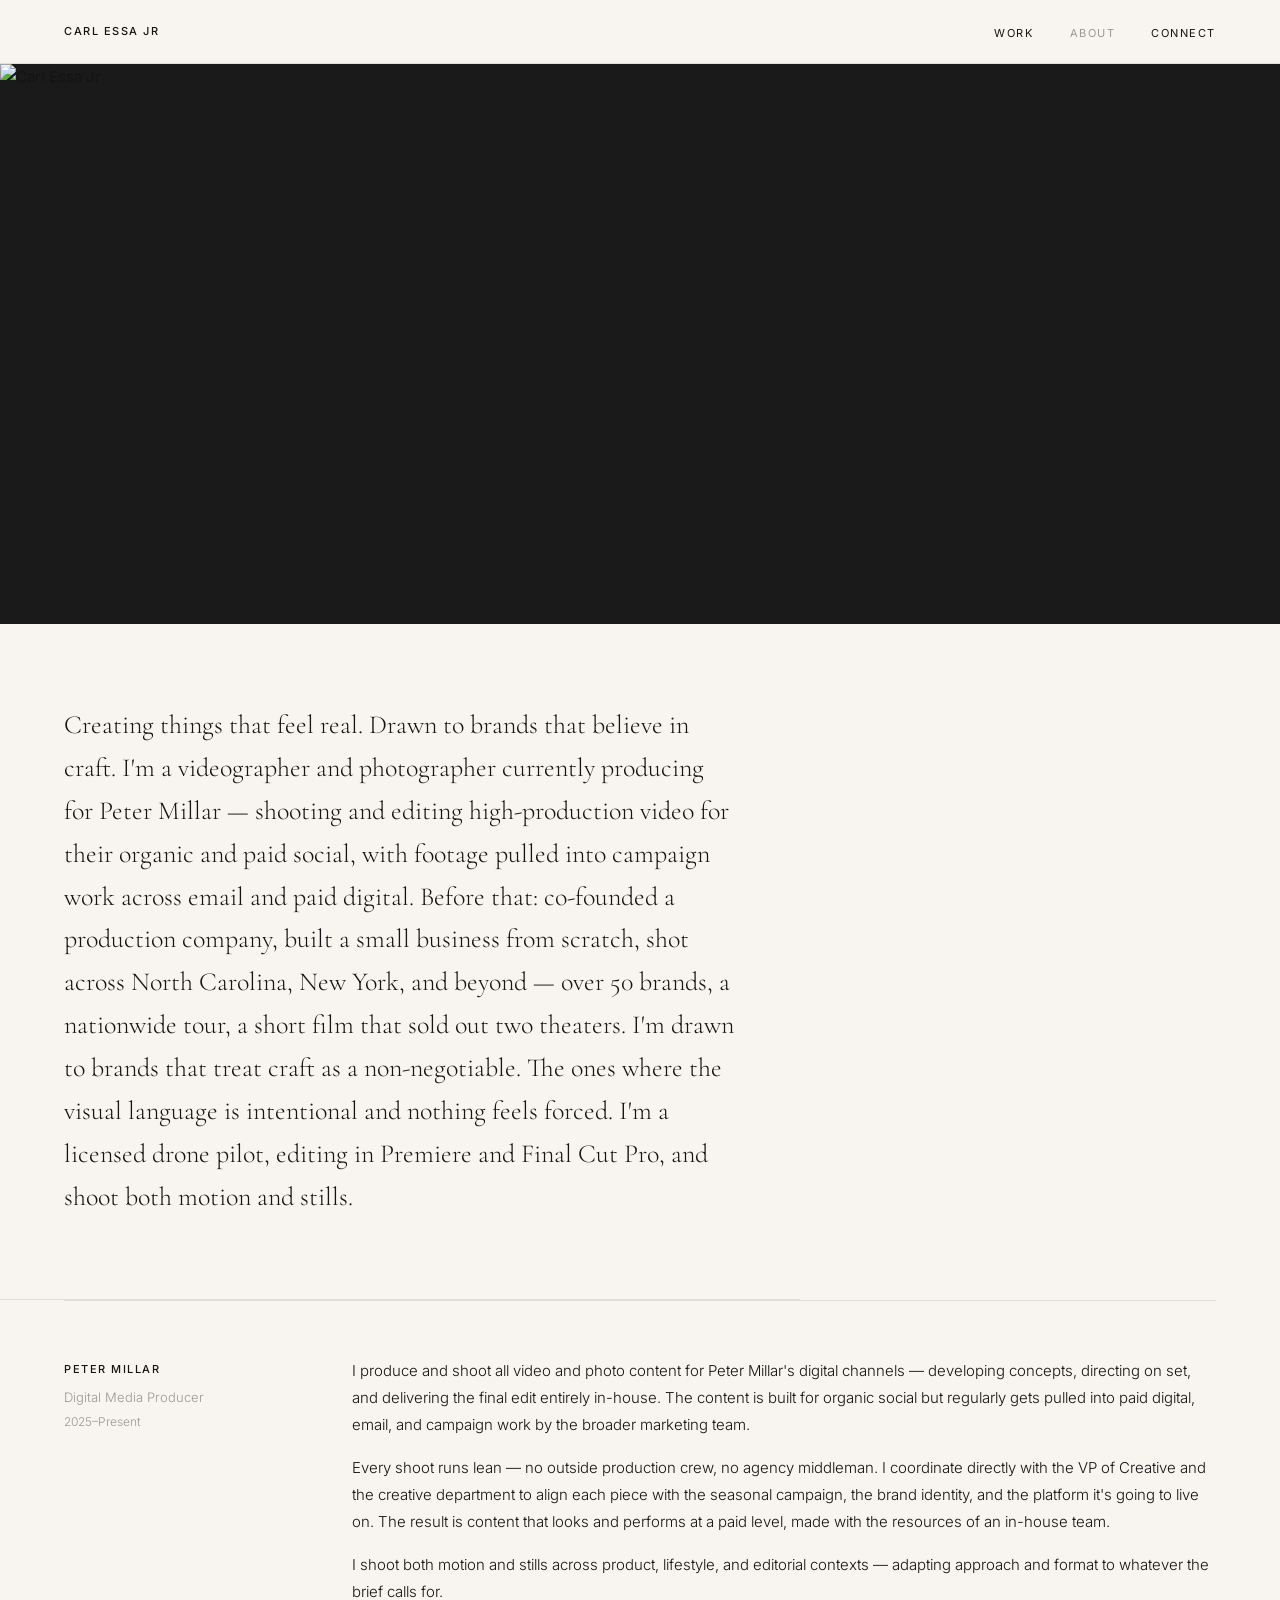
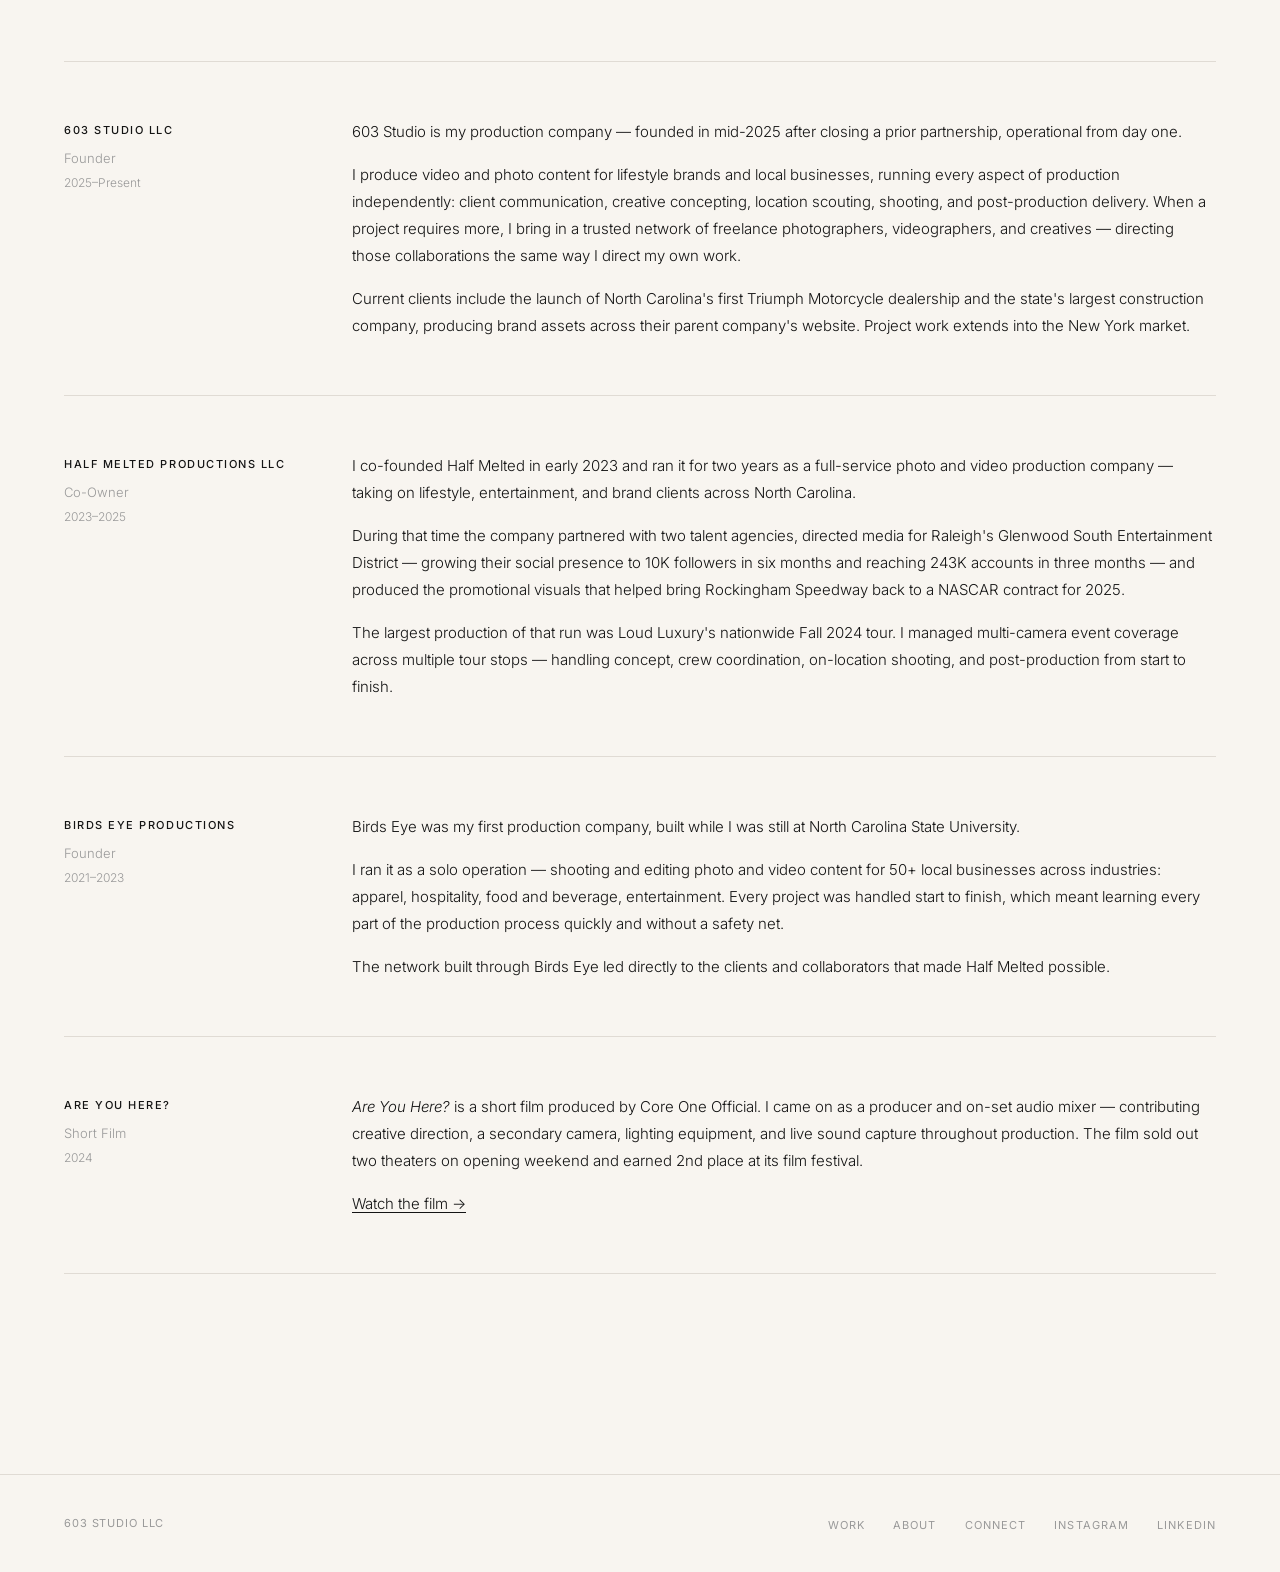
==== about.html @ 6d558c57 "Initial site build" ====
<!DOCTYPE html>
<html lang="en">
<head>
  <meta charset="UTF-8" />
  <meta name="viewport" content="width=device-width, initial-scale=1.0" />
  <title>About — Carl Essa Jr</title>
  <meta name="description" content="Videographer and photographer currently producing for Peter Millar. Based in Raleigh, NC." />
  <link rel="preconnect" href="https://fonts.googleapis.com" />
  <link rel="preconnect" href="https://fonts.gstatic.com" crossorigin />
  <link href="https://fonts.googleapis.com/css2?family=Cormorant+Garamond:ital,wght@0,300;0,400;1,300;1,400&family=Inter:wght@300;400;500&display=swap" rel="stylesheet" />
  <link rel="stylesheet" href="css/style.css" />
</head>
<body>

  <!-- NAV -->
  <nav>
    <a href="index.html" class="nav-logo">Carl Essa Jr</a>
    <ul class="nav-links">
      <li><a href="work.html">Work</a></li>
      <li><a href="about.html" class="active">About</a></li>
      <li><a href="connect.html">Connect</a></li>
    </ul>
  </nav>

  <main>

    <!-- HERO PHOTO -->
    <!-- Replace with your actual photo: <img src="images/carl-essa-jr.jpg" alt="Carl Essa Jr" /> -->
    <div class="about-photo">
      <img src="images/hero-photo.jpg" alt="Carl Essa Jr" />
    </div>

    <!-- INTRO -->
    <section class="about-intro">
      <p>Creating things that feel real. Drawn to brands that believe in craft. I'm a videographer and photographer currently producing for Peter Millar — shooting and editing high-production video for their organic and paid social, with footage pulled into campaign work across email and paid digital. Before that: co-founded a production company, built a small business from scratch, shot across North Carolina, New York, and beyond — over 50 brands, a nationwide tour, a short film that sold out two theaters. I'm drawn to brands that treat craft as a non-negotiable. The ones where the visual language is intentional and nothing feels forced. I'm a licensed drone pilot, editing in Premiere and Final Cut Pro, and shoot both motion and stills.</p>
    </section>

    <!-- EXPERIENCE -->
    <section class="about-experience">

      <!-- PETER MILLAR -->
      <div class="exp-item">
        <div class="exp-meta">
          <p class="exp-company">Peter Millar</p>
          <p class="exp-role">Digital Media Producer</p>
          <p class="exp-dates">2025–Present</p>
        </div>
        <div class="exp-body">
          <p>I produce and shoot all video and photo content for Peter Millar's digital channels — developing concepts, directing on set, and delivering the final edit entirely in-house. The content is built for organic social but regularly gets pulled into paid digital, email, and campaign work by the broader marketing team.</p>
          <p>Every shoot runs lean — no outside production crew, no agency middleman. I coordinate directly with the VP of Creative and the creative department to align each piece with the seasonal campaign, the brand identity, and the platform it's going to live on. The result is content that looks and performs at a paid level, made with the resources of an in-house team.</p>
          <p>I shoot both motion and stills across product, lifestyle, and editorial contexts — adapting approach and format to whatever the brief calls for.</p>
        </div>
      </div>

      <!-- 603 STUDIO -->
      <div class="exp-item">
        <div class="exp-meta">
          <p class="exp-company">603 Studio LLC</p>
          <p class="exp-role">Founder</p>
          <p class="exp-dates">2025–Present</p>
        </div>
        <div class="exp-body">
          <p>603 Studio is my production company — founded in mid-2025 after closing a prior partnership, operational from day one.</p>
          <p>I produce video and photo content for lifestyle brands and local businesses, running every aspect of production independently: client communication, creative concepting, location scouting, shooting, and post-production delivery. When a project requires more, I bring in a trusted network of freelance photographers, videographers, and creatives — directing those collaborations the same way I direct my own work.</p>
          <p>Current clients include the launch of North Carolina's first Triumph Motorcycle dealership and the state's largest construction company, producing brand assets across their parent company's website. Project work extends into the New York market.</p>
        </div>
      </div>

      <!-- HALF MELTED -->
      <div class="exp-item">
        <div class="exp-meta">
          <p class="exp-company">Half Melted Productions LLC</p>
          <p class="exp-role">Co-Owner</p>
          <p class="exp-dates">2023–2025</p>
        </div>
        <div class="exp-body">
          <p>I co-founded Half Melted in early 2023 and ran it for two years as a full-service photo and video production company — taking on lifestyle, entertainment, and brand clients across North Carolina.</p>
          <p>During that time the company partnered with two talent agencies, directed media for Raleigh's Glenwood South Entertainment District — growing their social presence to 10K followers in six months and reaching 243K accounts in three months — and produced the promotional visuals that helped bring Rockingham Speedway back to a NASCAR contract for 2025.</p>
          <p>The largest production of that run was Loud Luxury's nationwide Fall 2024 tour. I managed multi-camera event coverage across multiple tour stops — handling concept, crew coordination, on-location shooting, and post-production from start to finish.</p>
        </div>
      </div>

      <!-- BIRDS EYE -->
      <div class="exp-item">
        <div class="exp-meta">
          <p class="exp-company">Birds Eye Productions</p>
          <p class="exp-role">Founder</p>
          <p class="exp-dates">2021–2023</p>
        </div>
        <div class="exp-body">
          <p>Birds Eye was my first production company, built while I was still at North Carolina State University.</p>
          <p>I ran it as a solo operation — shooting and editing photo and video content for 50+ local businesses across industries: apparel, hospitality, food and beverage, entertainment. Every project was handled start to finish, which meant learning every part of the production process quickly and without a safety net.</p>
          <p>The network built through Birds Eye led directly to the clients and collaborators that made Half Melted possible.</p>
        </div>
      </div>

      <!-- SHORT FILM -->
      <div class="exp-item">
        <div class="exp-meta">
          <p class="exp-company">Are You Here?</p>
          <p class="exp-role">Short Film</p>
          <p class="exp-dates">2024</p>
        </div>
        <div class="exp-body">
          <p><em>Are You Here?</em> is a short film produced by Core One Official. I came on as a producer and on-set audio mixer — contributing creative direction, a secondary camera, lighting equipment, and live sound capture throughout production. The film sold out two theaters on opening weekend and earned 2nd place at its film festival.</p>
          <p><a href="https://www.youtube.com/watch?v=Zib5Fgx4Yvs" target="_blank" rel="noopener">Watch the film →</a></p>
        </div>
      </div>

    </section>

  </main>

  <!-- FOOTER -->
  <footer>
    <span class="footer-copy">603 Studio LLC</span>
    <ul class="footer-links">
      <li><a href="work.html">Work</a></li>
      <li><a href="about.html">About</a></li>
      <li><a href="connect.html">Connect</a></li>
      <li><a href="https://www.instagram.com/carlessa20" target="_blank" rel="noopener">Instagram</a></li>
      <li><a href="https://www.linkedin.com/in/carlessa20" target="_blank" rel="noopener">LinkedIn</a></li>
    </ul>
  </footer>

</body>
</html>
---- css/style.css ----
/* ================================
   CARL ESSA JR — carlessajr.com
   ================================ */

*, *::before, *::after {
  box-sizing: border-box;
  margin: 0;
  padding: 0;
}

:root {
  --bg: #f8f5f0;
  --text: #141414;
  --text-muted: #999;
  --border: #e0dbd4;
  --font-display: 'Cormorant Garamond', Georgia, serif;
  --font-body: 'Inter', -apple-system, BlinkMacSystemFont, sans-serif;
  --nav-height: 64px;
  --gutter: clamp(24px, 5vw, 80px);
}

html { scroll-behavior: smooth; }

body {
  background-color: var(--bg);
  color: var(--text);
  font-family: var(--font-body);
  font-size: 15px;
  line-height: 1.7;
  -webkit-font-smoothing: antialiased;
  -moz-osx-font-smoothing: grayscale;
}

a { color: inherit; text-decoration: none; }

img, video, iframe {
  display: block;
  max-width: 100%;
}

/* ================================
   NAV
   ================================ */

nav {
  position: fixed;
  top: 0; left: 0; right: 0;
  z-index: 1000;
  height: var(--nav-height);
  display: flex;
  align-items: center;
  justify-content: space-between;
  padding: 0 var(--gutter);
  background: var(--bg);
  border-bottom: 1px solid var(--border);
}

.nav-logo {
  font-size: 11px;
  font-weight: 500;
  letter-spacing: 0.14em;
  text-transform: uppercase;
}

.nav-links {
  display: flex;
  gap: 36px;
  list-style: none;
}

.nav-links a {
  font-size: 11px;
  font-weight: 400;
  letter-spacing: 0.14em;
  text-transform: uppercase;
  transition: opacity 0.2s ease;
}

.nav-links a:hover,
.nav-links a.active {
  opacity: 0.4;
}

main { padding-top: var(--nav-height); }

/* ================================
   FOOTER
   ================================ */

footer {
  margin-top: 120px;
  padding: 36px var(--gutter);
  border-top: 1px solid var(--border);
  display: flex;
  justify-content: space-between;
  align-items: center;
  flex-wrap: wrap;
  gap: 16px;
}

.footer-copy {
  font-size: 11px;
  letter-spacing: 0.08em;
  text-transform: uppercase;
  color: var(--text-muted);
}

.footer-links {
  display: flex;
  gap: 28px;
  list-style: none;
}

.footer-links a {
  font-size: 11px;
  letter-spacing: 0.1em;
  text-transform: uppercase;
  color: var(--text-muted);
  transition: opacity 0.2s;
}

.footer-links a:hover { opacity: 0.5; }

/* ================================
   BUTTON
   ================================ */

.btn {
  display: inline-block;
  font-size: 11px;
  font-weight: 500;
  letter-spacing: 0.14em;
  text-transform: uppercase;
  border: 1px solid var(--text);
  padding: 14px 32px;
  transition: background 0.25s, color 0.25s;
  cursor: pointer;
}

.btn:hover {
  background: var(--text);
  color: var(--bg);
}

/* ================================
   HOME — HERO
   ================================ */

.home-hero {
  padding: 88px var(--gutter) 80px;
  border-bottom: 1px solid var(--border);
}

.home-hero h1 {
  font-family: var(--font-display);
  font-size: clamp(60px, 11vw, 148px);
  font-weight: 300;
  line-height: 0.95;
  letter-spacing: -0.02em;
}

.home-hero .tagline {
  margin-top: 28px;
  font-size: 11px;
  letter-spacing: 0.16em;
  text-transform: uppercase;
  color: var(--text-muted);
}

/* ================================
   HOME — INTRO
   ================================ */

.home-intro {
  padding: 80px var(--gutter);
  border-bottom: 1px solid var(--border);
  max-width: 720px;
}

.home-intro .lead {
  font-family: var(--font-display);
  font-size: clamp(22px, 3vw, 32px);
  font-weight: 300;
  line-height: 1.45;
  letter-spacing: 0.01em;
}

.home-intro .sub {
  margin-top: 20px;
  font-size: 14px;
  font-weight: 300;
  color: var(--text-muted);
  line-height: 1.8;
}

/* ================================
   HOME — SHOWREEL
   ================================ */

.home-reel {
  width: 100%;
  aspect-ratio: 16 / 9;
  background: #111;
  position: relative;
  overflow: hidden;
}

.home-reel iframe {
  width: 100%;
  height: 100%;
  border: none;
}

/* ================================
   HOME — GRID
   ================================ */

.home-grid {
  padding: 88px var(--gutter);
  border-bottom: 1px solid var(--border);
}

.grid-label {
  font-family: var(--font-display);
  font-size: clamp(40px, 7vw, 88px);
  font-weight: 300;
  font-style: italic;
  letter-spacing: -0.01em;
  margin-bottom: 48px;
}

.video-grid {
  display: grid;
  grid-template-columns: repeat(2, 1fr);
  gap: 3px;
}

.video-grid-item {
  aspect-ratio: 16 / 9;
  background: #1a1a1a;
  overflow: hidden;
  position: relative;
}

.video-grid-item iframe {
  width: 100%;
  height: 100%;
  border: none;
  pointer-events: none;
}

.v-placeholder {
  width: 100%;
  height: 100%;
  display: flex;
  align-items: center;
  justify-content: center;
  color: #333;
  font-size: 10px;
  letter-spacing: 0.16em;
  text-transform: uppercase;
}

/* ================================
   HOME — BRIDGE
   ================================ */

.home-bridge {
  padding: 100px var(--gutter);
  border-bottom: 1px solid var(--border);
}

.home-bridge h2 {
  font-family: var(--font-display);
  font-size: clamp(44px, 8vw, 108px);
  font-weight: 300;
  line-height: 1.0;
  letter-spacing: -0.02em;
  margin-bottom: 20px;
}

.home-bridge .bridge-sub {
  font-size: 14px;
  font-weight: 300;
  color: var(--text-muted);
  margin-bottom: 48px;
  max-width: 480px;
  line-height: 1.8;
}

/* ================================
   ABOUT — PHOTO
   ================================ */

.about-photo {
  width: 100%;
  aspect-ratio: 16 / 7;
  background: #1a1a1a;
  overflow: hidden;
}

.about-photo img {
  width: 100%;
  height: 100%;
  object-fit: cover;
}

/* ================================
   ABOUT — INTRO
   ================================ */

.about-intro {
  padding: 80px var(--gutter);
  border-bottom: 1px solid var(--border);
  max-width: 800px;
}

.about-intro p {
  font-family: var(--font-display);
  font-size: clamp(18px, 2.4vw, 26px);
  font-weight: 300;
  line-height: 1.65;
}

/* ================================
   ABOUT — EXPERIENCE
   ================================ */

.about-experience {
  padding: 0 var(--gutter) 80px;
}

.exp-item {
  display: grid;
  grid-template-columns: 240px 1fr;
  gap: 48px;
  padding: 56px 0;
  border-bottom: 1px solid var(--border);
}

.exp-item:first-child { border-top: 1px solid var(--border); }

.exp-meta { padding-top: 3px; }

.exp-company {
  font-size: 11px;
  font-weight: 500;
  letter-spacing: 0.14em;
  text-transform: uppercase;
  margin-bottom: 8px;
}

.exp-role {
  font-size: 13px;
  color: var(--text-muted);
  font-weight: 300;
  margin-bottom: 4px;
}

.exp-dates {
  font-size: 12px;
  color: var(--text-muted);
  font-weight: 300;
}

.exp-body p {
  font-size: 15px;
  font-weight: 300;
  line-height: 1.8;
}

.exp-body p + p { margin-top: 16px; }

.exp-body a {
  text-decoration: underline;
  text-underline-offset: 3px;
}

/* ================================
   WORK — HEADER
   ================================ */

.work-header {
  padding: 88px var(--gutter) 72px;
  border-bottom: 1px solid var(--border);
}

.work-header h1 {
  font-family: var(--font-display);
  font-size: clamp(60px, 11vw, 148px);
  font-weight: 300;
  line-height: 0.95;
  letter-spacing: -0.02em;
}

/* ================================
   WORK — SECTION
   ================================ */

.work-section {
  padding: 80px var(--gutter);
  border-bottom: 1px solid var(--border);
}

.work-section-label {
  font-size: 11px;
  font-weight: 500;
  letter-spacing: 0.16em;
  text-transform: uppercase;
  color: var(--text-muted);
  margin-bottom: 48px;
}

.work-intro {
  max-width: 680px;
  margin-bottom: 72px;
}

.work-intro .lead {
  font-family: var(--font-display);
  font-size: clamp(18px, 2.4vw, 26px);
  font-weight: 300;
  line-height: 1.6;
}

.work-intro .body {
  margin-top: 20px;
  font-size: 14px;
  font-weight: 300;
  line-height: 1.85;
  color: #666;
}

.project-grid {
  display: grid;
  grid-template-columns: repeat(3, 1fr);
  gap: 3px;
}

.project-item {
  aspect-ratio: 4 / 3;
  background: #1a1a1a;
  overflow: hidden;
  position: relative;
  cursor: pointer;
}

.project-item img {
  width: 100%;
  height: 100%;
  object-fit: cover;
  transition: transform 0.5s ease;
}

.project-item:hover img { transform: scale(1.04); }

.project-overlay {
  position: absolute;
  inset: 0;
  background: rgba(0, 0, 0, 0.45);
  display: flex;
  flex-direction: column;
  justify-content: flex-end;
  padding: 20px;
  opacity: 0;
  transition: opacity 0.3s ease;
}

.project-item:hover .project-overlay { opacity: 1; }

.project-title {
  font-size: 13px;
  font-weight: 400;
  color: #fff;
  letter-spacing: 0.03em;
}

.project-type {
  margin-top: 4px;
  font-size: 10px;
  letter-spacing: 0.12em;
  text-transform: uppercase;
  color: rgba(255, 255, 255, 0.55);
}

.p-placeholder {
  width: 100%;
  height: 100%;
  display: flex;
  align-items: center;
  justify-content: center;
  color: #2a2a2a;
  font-size: 10px;
  letter-spacing: 0.14em;
  text-transform: uppercase;
}

/* ================================
   CONNECT
   ================================ */

.connect-wrap {
  min-height: calc(100vh - var(--nav-height));
  display: flex;
  align-items: center;
  padding: 80px var(--gutter);
}

.connect-inner { max-width: 560px; }

.connect-inner h1 {
  font-family: var(--font-display);
  font-size: clamp(52px, 9vw, 108px);
  font-weight: 300;
  line-height: 0.95;
  letter-spacing: -0.02em;
  margin-bottom: 40px;
}

.connect-inner .connect-desc {
  font-size: 15px;
  font-weight: 300;
  color: var(--text-muted);
  line-height: 1.8;
  margin-bottom: 56px;
}

.connect-list {
  list-style: none;
}

.connect-list li {
  border-top: 1px solid var(--border);
}

.connect-list li:last-child {
  border-bottom: 1px solid var(--border);
}

.connect-list a {
  display: flex;
  align-items: center;
  justify-content: space-between;
  padding: 20px 0;
  transition: opacity 0.2s;
}

.connect-list a:hover { opacity: 0.45; }

.cl-label {
  font-size: 11px;
  letter-spacing: 0.14em;
  text-transform: uppercase;
  color: var(--text-muted);
}

.cl-value {
  font-size: 13px;
  letter-spacing: 0.02em;
}

.cl-arrow { font-size: 18px; font-weight: 300; }

/* ================================
   RESPONSIVE
   ================================ */

@media (max-width: 860px) {
  .exp-item {
    grid-template-columns: 1fr;
    gap: 20px;
  }

  .project-grid {
    grid-template-columns: repeat(2, 1fr);
  }
}

@media (max-width: 640px) {
  .nav-logo { display: none; }

  .video-grid {
    grid-template-columns: 1fr;
  }

  .project-grid {
    grid-template-columns: 1fr;
  }

  footer {
    flex-direction: column;
    align-items: flex-start;
    gap: 20px;
  }
}
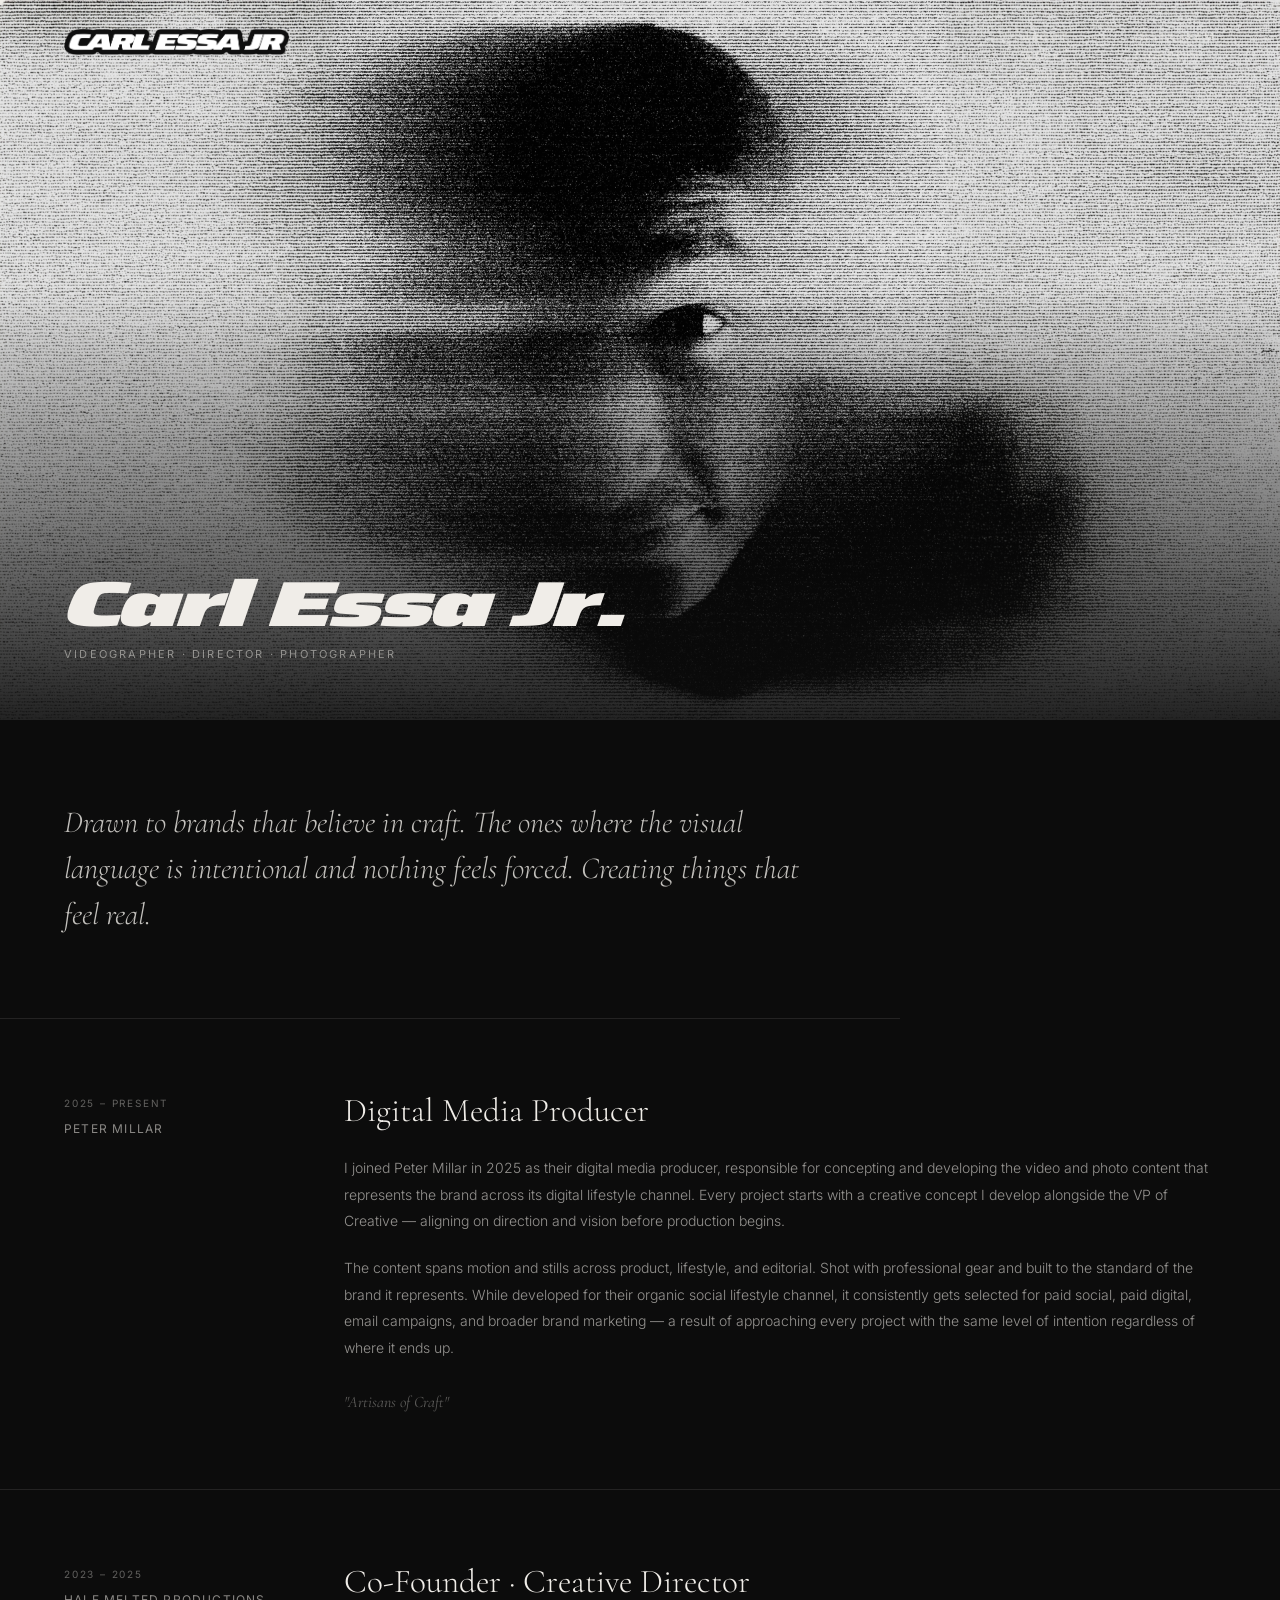
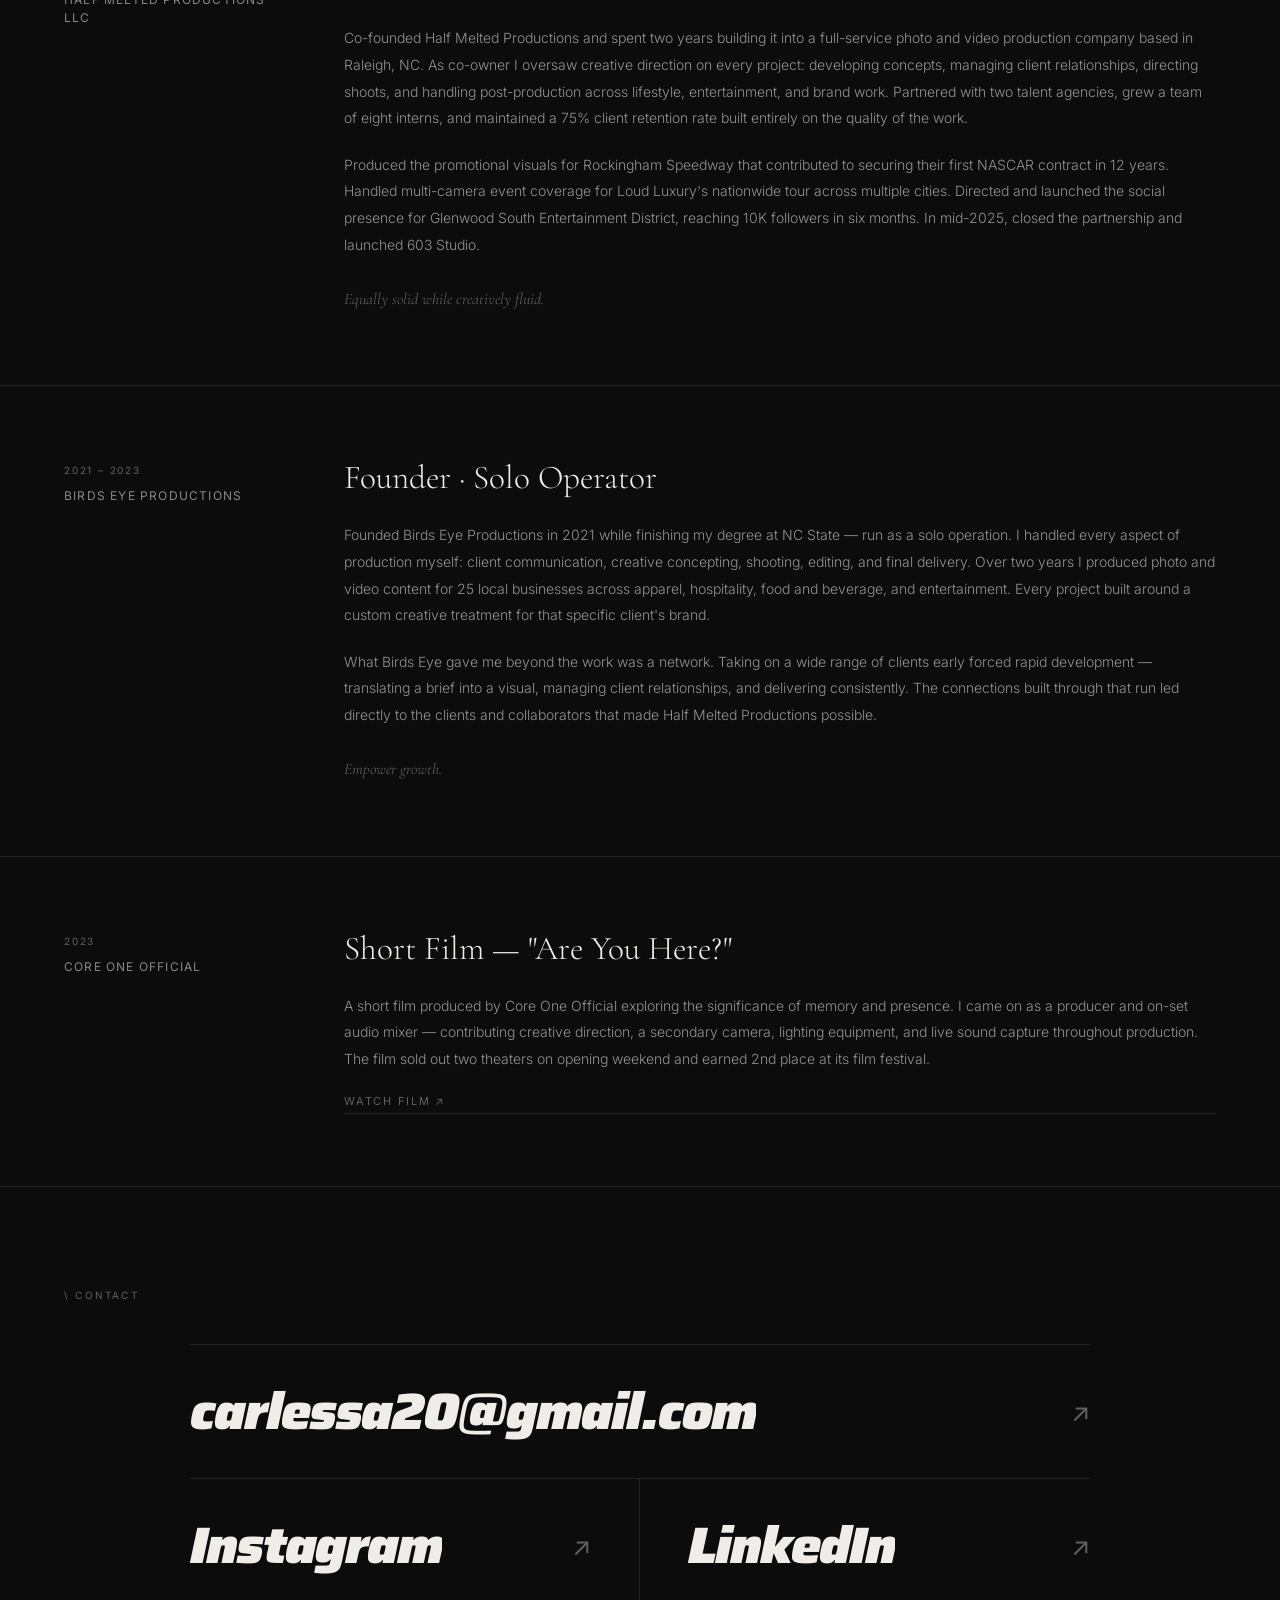
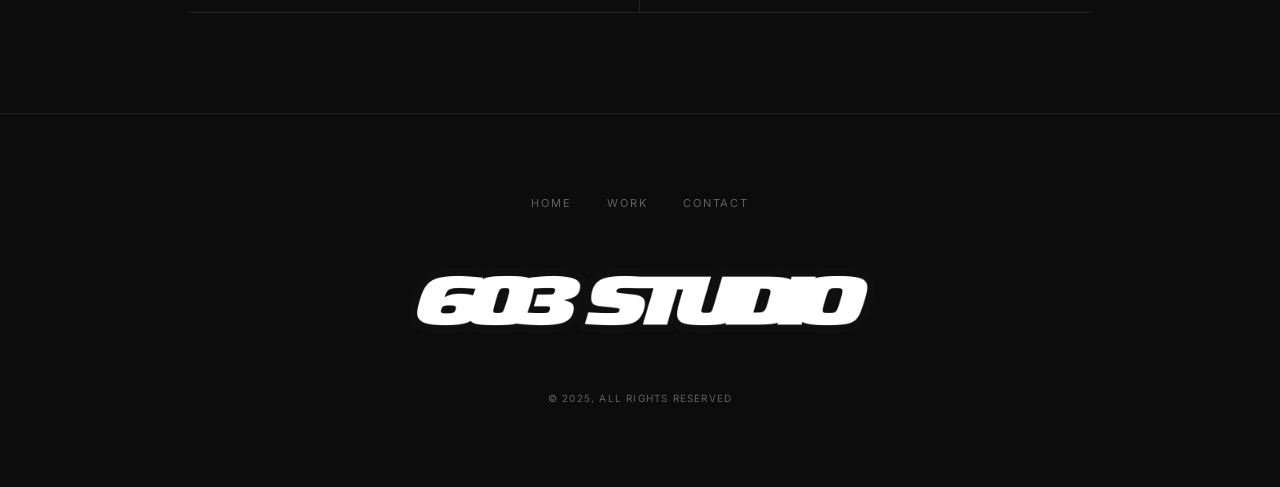
==== commit 1c26a5d3: "Add files via upload" ====
--- a/about.html
+++ b/about.html
@@ -4,124 +4,162 @@
   <meta charset="UTF-8" />
   <meta name="viewport" content="width=device-width, initial-scale=1.0" />
   <title>About — Carl Essa Jr</title>
-  <meta name="description" content="Videographer and photographer currently producing for Peter Millar. Based in Raleigh, NC." />
   <link rel="preconnect" href="https://fonts.googleapis.com" />
   <link rel="preconnect" href="https://fonts.gstatic.com" crossorigin />
-  <link href="https://fonts.googleapis.com/css2?family=Cormorant+Garamond:ital,wght@0,300;0,400;1,300;1,400&family=Inter:wght@300;400;500&display=swap" rel="stylesheet" />
+  <link href="https://fonts.googleapis.com/css2?family=Bebas+Neue&family=Saira:ital,wdth,wght@1,112.5,900&family=Cormorant+Garamond:ital,wght@0,300;0,400;1,300;1,400&family=Inter:wght@300;400;500&display=swap" rel="stylesheet" />
   <link rel="stylesheet" href="css/style.css" />
 </head>
 <body>
 
-  <!-- NAV -->
+  <div class="loader"><img src="images/logo.png" alt="Carl Essa Jr" class="loader-logo" /></div>
+  <div class="cursor"></div>
+  <div class="cursor-dot"></div>
+
   <nav>
-    <a href="index.html" class="nav-logo">Carl Essa Jr</a>
-    <ul class="nav-links">
-      <li><a href="work.html">Work</a></li>
-      <li><a href="about.html" class="active">About</a></li>
-      <li><a href="connect.html">Connect</a></li>
-    </ul>
+    <a href="index.html" class="nav-logo"><img src="images/logo.png" alt="Carl Essa Jr" class="nav-logo-img" />
+          <img src="images/603 studio logo.png" alt="603 Studio" class="nav-logo-603" /></a>
+    <div class="nav-right">
+      <div class="nav-open-links">
+        <div class="nav-col-group">
+          <a href="index.html#about" class="nav-top-link"><span data-text="About">About</span></a>
+          <a href="work.html" class="nav-top-link"><span data-text="Work">Work</span></a>
+          <a href="index.html#contact" class="nav-top-link"><span data-text="Contact">Contact</span></a>
+        </div>
+        <div class="nav-col-group">
+          <a href="https://www.instagram.com/carlessajr" target="_blank" rel="noopener" class="nav-top-link"><span data-text="Instagram">Instagram</span></a>
+          <a href="https://www.linkedin.com/in/carl-essa-jr-638599209/" target="_blank" rel="noopener" class="nav-top-link"><span data-text="LinkedIn">LinkedIn</span></a>
+        </div>
+      </div>
+      <button class="nav-toggle" aria-label="Menu">
+        <span class="toggle-label">Menu</span>
+        <div class="hamburger"><span></span><span></span></div>
+      </button>
+    </div>
   </nav>
+
+  <div class="nav-overlay">
+    <div class="nav-overlay-inner">
+      <div class="nav-col">
+        <a href="index.html#about" class="overlay-link"><span data-text="About">About</span></a>
+        <a href="work.html" class="overlay-link"><span data-text="Work">Work</span></a>
+        <a href="index.html#contact" class="overlay-link"><span data-text="Contact">Contact</span></a>
+      </div>
+      <div class="nav-col">
+        <a href="https://www.instagram.com/carlessajr" target="_blank" rel="noopener" class="overlay-link"><span data-text="Instagram">Instagram</span></a>
+        <a href="https://www.linkedin.com/in/carl-essa-jr-638599209/" target="_blank" rel="noopener" class="overlay-link"><span data-text="LinkedIn">LinkedIn</span></a>
+      </div>
+    </div>
+  </div>
 
   <main>
 
-    <!-- HERO PHOTO -->
-    <!-- Replace with your actual photo: <img src="images/carl-essa-jr.jpg" alt="Carl Essa Jr" /> -->
-    <div class="about-photo">
-      <img src="images/hero-photo.jpg" alt="Carl Essa Jr" />
+    <!-- ── HERO PHOTO ── -->
+    <section class="ab-hero">
+      <div class="ab-hero-img">
+        <img src="images/About page cover photo.jpg" alt="Carl Essa Jr" />
+      </div>
+      <div class="ab-hero-overlay"></div>
+      <div class="ab-hero-content reveal">
+        <span class="ab-hero-name">Carl Essa Jr.</span>
+        <span class="ab-hero-sub">Videographer · Director · Photographer</span>
+      </div>
+    </section>
+
+    <!-- ── INTRO ── -->
+    <section class="ab-intro reveal">
+      <p class="ab-intro-text">Drawn to brands that believe in craft. The ones where the visual language is intentional and nothing feels forced. Creating things that feel real.</p>
+    </section>
+
+    <!-- ── CAREER SECTIONS ── -->
+
+    <!-- Peter Millar -->
+    <div class="ab-section reveal">
+      <div class="ab-section-label">
+        <span class="abs-year">2025 – Present</span>
+        <span class="abs-co">Peter Millar</span>
+      </div>
+      <div class="ab-section-body">
+        <h2 class="abs-title">Digital Media Producer</h2>
+        <p class="abs-text">I joined Peter Millar in 2025 as their digital media producer, responsible for concepting and developing the video and photo content that represents the brand across its digital lifestyle channel. Every project starts with a creative concept I develop alongside the VP of Creative — aligning on direction and vision before production begins.</p>
+        <p class="abs-text">The content spans motion and stills across product, lifestyle, and editorial. Shot with professional gear and built to the standard of the brand it represents. While developed for their organic social lifestyle channel, it consistently gets selected for paid social, paid digital, email campaigns, and broader brand marketing — a result of approaching every project with the same level of intention regardless of where it ends up.</p>
+        <span class="abs-quote">"Artisans of Craft"</span>
+      </div>
     </div>
 
-    <!-- INTRO -->
-    <section class="about-intro">
-      <p>Creating things that feel real. Drawn to brands that believe in craft. I'm a videographer and photographer currently producing for Peter Millar — shooting and editing high-production video for their organic and paid social, with footage pulled into campaign work across email and paid digital. Before that: co-founded a production company, built a small business from scratch, shot across North Carolina, New York, and beyond — over 50 brands, a nationwide tour, a short film that sold out two theaters. I'm drawn to brands that treat craft as a non-negotiable. The ones where the visual language is intentional and nothing feels forced. I'm a licensed drone pilot, editing in Premiere and Final Cut Pro, and shoot both motion and stills.</p>
-    </section>
+    <!-- Half Melted Productions -->
+    <div class="ab-section reveal">
+      <div class="ab-section-label">
+        <span class="abs-year">2023 – 2025</span>
+        <span class="abs-co">Half Melted Productions LLC</span>
+      </div>
+      <div class="ab-section-body">
+        <h2 class="abs-title">Co-Founder · Creative Director</h2>
+        <p class="abs-text">Co-founded Half Melted Productions and spent two years building it into a full-service photo and video production company based in Raleigh, NC. As co-owner I oversaw creative direction on every project: developing concepts, managing client relationships, directing shoots, and handling post-production across lifestyle, entertainment, and brand work. Partnered with two talent agencies, grew a team of eight interns, and maintained a 75% client retention rate built entirely on the quality of the work.</p>
+        <p class="abs-text">Produced the promotional visuals for Rockingham Speedway that contributed to securing their first NASCAR contract in 12 years. Handled multi-camera event coverage for Loud Luxury's nationwide tour across multiple cities. Directed and launched the social presence for Glenwood South Entertainment District, reaching 10K followers in six months. In mid-2025, closed the partnership and launched 603 Studio.</p>
+        <span class="abs-quote">Equally solid while creatively fluid.</span>
+      </div>
+    </div>
 
-    <!-- EXPERIENCE -->
-    <section class="about-experience">
+    <!-- Birds Eye Productions -->
+    <div class="ab-section reveal">
+      <div class="ab-section-label">
+        <span class="abs-year">2021 – 2023</span>
+        <span class="abs-co">Birds Eye Productions</span>
+      </div>
+      <div class="ab-section-body">
+        <h2 class="abs-title">Founder · Solo Operator</h2>
+        <p class="abs-text">Founded Birds Eye Productions in 2021 while finishing my degree at NC State — run as a solo operation. I handled every aspect of production myself: client communication, creative concepting, shooting, editing, and final delivery. Over two years I produced photo and video content for 25 local businesses across apparel, hospitality, food and beverage, and entertainment. Every project built around a custom creative treatment for that specific client's brand.</p>
+        <p class="abs-text">What Birds Eye gave me beyond the work was a network. Taking on a wide range of clients early forced rapid development — translating a brief into a visual, managing client relationships, and delivering consistently. The connections built through that run led directly to the clients and collaborators that made Half Melted Productions possible.</p>
+        <span class="abs-quote">Empower growth.</span>
+      </div>
+    </div>
 
-      <!-- PETER MILLAR -->
-      <div class="exp-item">
-        <div class="exp-meta">
-          <p class="exp-company">Peter Millar</p>
-          <p class="exp-role">Digital Media Producer</p>
-          <p class="exp-dates">2025–Present</p>
-        </div>
-        <div class="exp-body">
-          <p>I produce and shoot all video and photo content for Peter Millar's digital channels — developing concepts, directing on set, and delivering the final edit entirely in-house. The content is built for organic social but regularly gets pulled into paid digital, email, and campaign work by the broader marketing team.</p>
-          <p>Every shoot runs lean — no outside production crew, no agency middleman. I coordinate directly with the VP of Creative and the creative department to align each piece with the seasonal campaign, the brand identity, and the platform it's going to live on. The result is content that looks and performs at a paid level, made with the resources of an in-house team.</p>
-          <p>I shoot both motion and stills across product, lifestyle, and editorial contexts — adapting approach and format to whatever the brief calls for.</p>
+    <!-- Are You Here? Short Film -->
+    <div class="ab-section reveal">
+      <div class="ab-section-label">
+        <span class="abs-year">2023</span>
+        <span class="abs-co">Core One Official</span>
+      </div>
+      <div class="ab-section-body">
+        <h2 class="abs-title">Short Film — "Are You Here?"</h2>
+        <p class="abs-text">A short film produced by Core One Official exploring the significance of memory and presence. I came on as a producer and on-set audio mixer — contributing creative direction, a secondary camera, lighting equipment, and live sound capture throughout production. The film sold out two theaters on opening weekend and earned 2nd place at its film festival.</p>
+        <a href="https://www.youtube.com/watch?v=Zib5Fgx4Yvs" target="_blank" rel="noopener" class="abs-link">Watch Film ↗</a>
+      </div>
+    </div>
+
+    <!-- ── CONTACT ── -->
+    <section class="contact-section">
+      <span class="section-label reveal">\ Contact</span>
+      <div class="contact-list">
+        <a href="mailto:carlessa20@gmail.com" class="contact-row reveal">
+          <span class="cr-text"><span class="cr-inner" data-text="carlessa20@gmail.com">carlessa20@gmail.com</span></span>
+          <span class="cr-arrow">↗</span>
+        </a>
+        <div class="contact-row-split reveal">
+          <a href="https://www.instagram.com/carlessajr" target="_blank" rel="noopener" class="contact-row-item">
+            <span class="cr-text"><span class="cr-inner" data-text="Instagram">Instagram</span></span>
+            <span class="cr-arrow">↗</span>
+          </a>
+          <a href="https://www.linkedin.com/in/carl-essa-jr-638599209/" target="_blank" rel="noopener" class="contact-row-item">
+            <span class="cr-text"><span class="cr-inner" data-text="LinkedIn">LinkedIn</span></span>
+            <span class="cr-arrow">↗</span>
+          </a>
         </div>
       </div>
-
-      <!-- 603 STUDIO -->
-      <div class="exp-item">
-        <div class="exp-meta">
-          <p class="exp-company">603 Studio LLC</p>
-          <p class="exp-role">Founder</p>
-          <p class="exp-dates">2025–Present</p>
-        </div>
-        <div class="exp-body">
-          <p>603 Studio is my production company — founded in mid-2025 after closing a prior partnership, operational from day one.</p>
-          <p>I produce video and photo content for lifestyle brands and local businesses, running every aspect of production independently: client communication, creative concepting, location scouting, shooting, and post-production delivery. When a project requires more, I bring in a trusted network of freelance photographers, videographers, and creatives — directing those collaborations the same way I direct my own work.</p>
-          <p>Current clients include the launch of North Carolina's first Triumph Motorcycle dealership and the state's largest construction company, producing brand assets across their parent company's website. Project work extends into the New York market.</p>
-        </div>
-      </div>
-
-      <!-- HALF MELTED -->
-      <div class="exp-item">
-        <div class="exp-meta">
-          <p class="exp-company">Half Melted Productions LLC</p>
-          <p class="exp-role">Co-Owner</p>
-          <p class="exp-dates">2023–2025</p>
-        </div>
-        <div class="exp-body">
-          <p>I co-founded Half Melted in early 2023 and ran it for two years as a full-service photo and video production company — taking on lifestyle, entertainment, and brand clients across North Carolina.</p>
-          <p>During that time the company partnered with two talent agencies, directed media for Raleigh's Glenwood South Entertainment District — growing their social presence to 10K followers in six months and reaching 243K accounts in three months — and produced the promotional visuals that helped bring Rockingham Speedway back to a NASCAR contract for 2025.</p>
-          <p>The largest production of that run was Loud Luxury's nationwide Fall 2024 tour. I managed multi-camera event coverage across multiple tour stops — handling concept, crew coordination, on-location shooting, and post-production from start to finish.</p>
-        </div>
-      </div>
-
-      <!-- BIRDS EYE -->
-      <div class="exp-item">
-        <div class="exp-meta">
-          <p class="exp-company">Birds Eye Productions</p>
-          <p class="exp-role">Founder</p>
-          <p class="exp-dates">2021–2023</p>
-        </div>
-        <div class="exp-body">
-          <p>Birds Eye was my first production company, built while I was still at North Carolina State University.</p>
-          <p>I ran it as a solo operation — shooting and editing photo and video content for 50+ local businesses across industries: apparel, hospitality, food and beverage, entertainment. Every project was handled start to finish, which meant learning every part of the production process quickly and without a safety net.</p>
-          <p>The network built through Birds Eye led directly to the clients and collaborators that made Half Melted possible.</p>
-        </div>
-      </div>
-
-      <!-- SHORT FILM -->
-      <div class="exp-item">
-        <div class="exp-meta">
-          <p class="exp-company">Are You Here?</p>
-          <p class="exp-role">Short Film</p>
-          <p class="exp-dates">2024</p>
-        </div>
-        <div class="exp-body">
-          <p><em>Are You Here?</em> is a short film produced by Core One Official. I came on as a producer and on-set audio mixer — contributing creative direction, a secondary camera, lighting equipment, and live sound capture throughout production. The film sold out two theaters on opening weekend and earned 2nd place at its film festival.</p>
-          <p><a href="https://www.youtube.com/watch?v=Zib5Fgx4Yvs" target="_blank" rel="noopener">Watch the film →</a></p>
-        </div>
-      </div>
-
     </section>
 
   </main>
 
-  <!-- FOOTER -->
   <footer>
-    <span class="footer-copy">603 Studio LLC</span>
-    <ul class="footer-links">
-      <li><a href="work.html">Work</a></li>
-      <li><a href="about.html">About</a></li>
-      <li><a href="connect.html">Connect</a></li>
-      <li><a href="https://www.instagram.com/carlessa20" target="_blank" rel="noopener">Instagram</a></li>
-      <li><a href="https://www.linkedin.com/in/carlessa20" target="_blank" rel="noopener">LinkedIn</a></li>
-    </ul>
+    <div class="footer-nav">
+      <a href="index.html">Home</a>
+      <a href="work.html">Work</a>
+      <a href="index.html#contact">Contact</a>
+    </div>
+    <img src="images/603 studio logo.png" alt="603 Studio LLC" class="footer-logo" />
+    <span class="footer-copy">© 2025, All Rights Reserved</span>
   </footer>
 
+  <script src="js/main.js"></script>
 </body>
 </html>
--- a/css/style.css
+++ b/css/style.css
@@ -9,33 +9,89 @@
 }
 
 :root {
-  --bg: #f8f5f0;
-  --text: #141414;
-  --text-muted: #999;
-  --border: #e0dbd4;
-  --font-display: 'Cormorant Garamond', Georgia, serif;
-  --font-body: 'Inter', -apple-system, BlinkMacSystemFont, sans-serif;
-  --nav-height: 64px;
-  --gutter: clamp(24px, 5vw, 80px);
+  --bg: #0c0c0c;
+  --text: #f0ede8;
+  --muted: rgba(240, 237, 232, 0.38);
+  --border: rgba(240, 237, 232, 0.1);
+  --font-hero: 'Bebas Neue', Impact, sans-serif;
+  --font-serif: 'Cormorant Garamond', Georgia, serif;
+  --font-body: 'Inter', -apple-system, sans-serif;
+  --nav-h: 60px;
+  --g: clamp(24px, 5vw, 80px);
 }
 
 html { scroll-behavior: smooth; }
 
 body {
-  background-color: var(--bg);
+  background: var(--bg);
   color: var(--text);
   font-family: var(--font-body);
   font-size: 15px;
   line-height: 1.7;
   -webkit-font-smoothing: antialiased;
-  -moz-osx-font-smoothing: grayscale;
-}
-
-a { color: inherit; text-decoration: none; }
-
-img, video, iframe {
-  display: block;
-  max-width: 100%;
+  cursor: none;
+  overflow-x: hidden;
+}
+
+a { color: inherit; text-decoration: none; cursor: none; }
+img, video, iframe { display: block; max-width: 100%; }
+
+/* ================================
+   LOADER
+   ================================ */
+
+.loader {
+  position: fixed;
+  inset: 0;
+  background: var(--bg);
+  z-index: 9999;
+  display: flex;
+  align-items: center;
+  justify-content: center;
+  transition: opacity 0.7s ease, visibility 0.7s ease;
+}
+
+.loader.loaded { opacity: 0; visibility: hidden; pointer-events: none; }
+
+.loader-logo {
+  width: clamp(160px, 30vw, 320px);
+  height: auto;
+}
+
+/* ================================
+   CURSOR
+   ================================ */
+
+.cursor {
+  position: fixed;
+  width: 32px;
+  height: 32px;
+  border: 1px solid rgba(240,237,232,0.35);
+  border-radius: 50%;
+  pointer-events: none;
+  z-index: 9998;
+  transform: translate(-50%,-50%);
+  transition: width .3s ease, height .3s ease, background .3s ease, border-color .3s ease;
+  will-change: left, top;
+}
+
+.cursor-dot {
+  position: fixed;
+  width: 9px;
+  height: 9px;
+  background: var(--text);
+  border-radius: 50%;
+  pointer-events: none;
+  z-index: 9998;
+  transform: translate(-50%,-50%);
+  will-change: left, top;
+}
+
+.cursor.expand {
+  width: 14px;
+  height: 14px;
+  background: var(--text);
+  border-color: var(--text);
 }
 
 /* ================================
@@ -46,550 +102,1852 @@
   position: fixed;
   top: 0; left: 0; right: 0;
   z-index: 1000;
-  height: var(--nav-height);
-  display: flex;
-  align-items: center;
+  display: flex;
+  align-items: flex-start;
   justify-content: space-between;
-  padding: 0 var(--gutter);
-  background: var(--bg);
+  padding: 28px var(--g);
+  transition: transform .4s ease;
+}
+
+/* Right slot — open links and menu button live here, cross-fading */
+.nav-right {
+  position: relative;
+  display: flex;
+  align-items: flex-start;
+  justify-content: flex-end;
+}
+
+nav.nav-hidden { transform: translateY(-100%); }
+
+.nav-logo {
+  display: flex;
+  align-items: center;
+  color: var(--text);
+  position: relative;
+  z-index: 1100;
+}
+
+.nav-logo-img {
+  height: 28px;
+  width: auto;
+  display: block;
+  transition: opacity 0.2s ease;
+  position: relative;
+  z-index: 1;
+}
+
+.nav-logo-603 {
+  position: absolute;
+  top: 50%;
+  left: 0;
+  transform: translateY(-50%);
+  height: 28px;
+  width: auto;
+  display: block;
+  opacity: 0;
+  transition: opacity 0.2s ease 0.05s;
+  pointer-events: none;
+  z-index: 2;
+}
+
+.nav-logo:hover .nav-logo-img { opacity: 0; }
+.nav-logo:hover .nav-logo-603 { opacity: 1; transition-delay: 0s; }
+
+/* ================================
+   OPEN NAV LINKS (hero state)
+   ================================ */
+
+.nav-open-links {
+  display: flex;
+  gap: 48px;
+  opacity: 1;
+  visibility: visible;
+  transition: opacity .5s ease, visibility .5s ease;
+}
+
+/* Hide open links once scrolled */
+body.nav-scrolled .nav-open-links {
+  opacity: 0;
+  visibility: hidden;
+  pointer-events: none;
+}
+
+/* Also hide when overlay is open */
+body.nav-open .nav-open-links {
+  opacity: 0;
+  visibility: hidden;
+  pointer-events: none;
+}
+
+.nav-col-group {
+  display: flex;
+  flex-direction: column;
+  gap: 4px;
+}
+
+.nav-top-link {
+  font-size: 11px;
+  font-weight: 700;
+  letter-spacing: 0.16em;
+  text-transform: uppercase;
+  color: rgba(240,237,232,0.45);
+  display: inline-flex;
+  overflow: hidden;
+  height: 1.4em;
+  align-items: flex-start;
+  transition: color .2s;
+}
+
+.nav-top-link:hover { color: var(--text); }
+
+.nav-top-link span {
+  display: block;
+  position: relative;
+  transition: transform .4s cubic-bezier(.16,1,.3,1);
+}
+
+.nav-top-link span::after {
+  content: attr(data-text);
+  display: block;
+  position: absolute;
+  top: 100%;
+  left: 0;
+  white-space: nowrap;
+}
+
+.nav-top-link:hover span { transform: translateY(-100%); }
+
+/* ================================
+   COMPACT MENU BUTTON (scroll state)
+   ================================ */
+
+.nav-toggle {
+  display: flex;
+  align-items: center;
+  gap: 12px;
+  background: none;
+  border: none;
+  cursor: none;
+  padding: 0;
+  position: absolute;
+  top: 0;
+  right: 28px;
+  z-index: 1100;
+  opacity: 0;
+  visibility: hidden;
+  transition: opacity .5s ease, visibility .5s ease;
+}
+
+/* Show menu button after scroll */
+body.nav-scrolled .nav-toggle,
+body.nav-open .nav-toggle {
+  opacity: 1;
+  visibility: visible;
+}
+
+
+.toggle-label {
+  font-size: 11px;
+  font-weight: 700;
+  letter-spacing: 0.18em;
+  text-transform: uppercase;
+  color: var(--muted);
+  transition: color .2s;
+}
+
+.nav-toggle:hover .toggle-label { color: var(--text); }
+
+.hamburger {
+  display: flex;
+  flex-direction: column;
+  gap: 5px;
+  width: 22px;
+}
+
+.hamburger span {
+  display: block;
+  height: 1.5px;
+  background: var(--text);
+  transition: transform .4s cubic-bezier(.16,1,.3,1), opacity .3s;
+}
+
+body.nav-open .hamburger span:nth-child(1) { transform: translateY(3.25px) rotate(45deg); }
+body.nav-open .hamburger span:nth-child(2) { transform: translateY(-3.25px) rotate(-45deg); }
+body.nav-open .toggle-label { color: var(--text); }
+
+/* ================================
+   NAV DROPDOWN PANEL (replaces full-screen overlay)
+   ================================ */
+
+.nav-overlay {
+  position: fixed;
+  top: 20px;
+  right: var(--g);
+  z-index: 1050;
+  opacity: 0;
+  visibility: hidden;
+  transform: translateY(-8px);
+  transition: opacity .35s cubic-bezier(.16,1,.3,1),
+              visibility .35s cubic-bezier(.16,1,.3,1),
+              transform .35s cubic-bezier(.16,1,.3,1);
+}
+
+body.nav-open .nav-overlay {
+  opacity: 1;
+  visibility: visible;
+  transform: translateY(0);
+}
+
+.nav-overlay-inner {
+  display: flex;
+  gap: 48px;
+  padding: 20px 24px;
+  background: rgba(12,12,12,0.92);
+  backdrop-filter: blur(12px);
+  -webkit-backdrop-filter: blur(12px);
+  border: 1px solid var(--border);
+}
+
+.nav-col {
+  display: flex;
+  flex-direction: column;
+  gap: 4px;
+}
+
+.overlay-link {
+  font-size: 11px;
+  font-weight: 700;
+  letter-spacing: 0.16em;
+  text-transform: uppercase;
+  color: rgba(240,237,232,0.45);
+  display: inline-flex;
+  overflow: hidden;
+  height: 1.4em;
+  align-items: flex-start;
+  transition: color .2s;
+}
+
+.overlay-link:hover { color: var(--text); }
+
+.overlay-link span {
+  display: block;
+  position: relative;
+  transition: transform .4s cubic-bezier(.16,1,.3,1);
+}
+
+.overlay-link span::after {
+  content: attr(data-text);
+  display: block;
+  position: absolute;
+  top: 100%;
+  left: 0;
+  white-space: nowrap;
+}
+
+.overlay-link:hover span { transform: translateY(-100%); }
+
+/* ================================
+   SCROLL REVEAL
+   ================================ */
+
+.reveal {
+  opacity: 0;
+  transform: translateY(28px);
+  transition: opacity .9s cubic-bezier(.16,1,.3,1),
+              transform .9s cubic-bezier(.16,1,.3,1);
+}
+
+.reveal.delay-1 { transition-delay: .1s; }
+.reveal.delay-2 { transition-delay: .2s; }
+.reveal.delay-3 { transition-delay: .3s; }
+.reveal.delay-4 { transition-delay: .4s; }
+.reveal.visible  { opacity: 1; transform: translateY(0); }
+
+/* ================================
+   SECTION LABEL
+   ================================ */
+
+.section-label {
+  display: block;
+  font-size: 10px;
+  letter-spacing: 0.22em;
+  text-transform: uppercase;
+  color: var(--muted);
+  margin-bottom: 40px;
+}
+
+/* ================================
+   HERO
+   ================================ */
+
+.hero {
+  position: relative;
+  height: 100vh;
+  min-height: 600px;
+  overflow: hidden;
   border-bottom: 1px solid var(--border);
 }
 
-.nav-logo {
+/* Full-bleed background — swap div for iframe when you have a Vimeo ID */
+.hero-bg {
+  position: absolute;
+  inset: 0;
+  background: #111;
+  display: flex;
+  align-items: center;
+  justify-content: center;
+}
+
+.hero-bg iframe {
+  position: absolute;
+  inset: -10%;
+  width: 120%;
+  height: 120%;
+  border: none;
+  pointer-events: none;
+}
+
+.hero-bg-label {
+  font-size: 10px;
+  letter-spacing: 0.22em;
+  text-transform: uppercase;
+  color: rgba(240,237,232,0.12);
+  border: 1px dashed rgba(240,237,232,0.1);
+  padding: 16px 24px;
+}
+
+/* Gradient darkens bottom so text sits clean */
+.hero-overlay {
+  position: absolute;
+  inset: 0;
+  background: linear-gradient(
+    to bottom,
+    rgba(12,12,12,0.2) 0%,
+    rgba(12,12,12,0.1) 40%,
+    rgba(12,12,12,0.85) 80%,
+    var(--bg) 100%
+  );
+}
+
+/* Text content anchored to bottom-left */
+.hero-inner {
+  position: absolute;
+  bottom: 60px;
+  left: var(--g);
+  right: var(--g);
+}
+
+.hero-name {
+  display: block;
+  width: fit-content;
+  margin-bottom: -1.44em;
+  line-height: 0.86;
+  position: relative;
+  cursor: none;
+}
+
+/* 603 logo swap on hover */
+.hero-name-logo {
+  position: absolute;
+  top: 50%;
+  left: 0;
+  transform: translateY(-50%);
+  width: 100%;
+  height: auto;
+  object-fit: contain;
+  object-position: left center;
+  opacity: 0;
+  transition: opacity 0.2s ease;
+  pointer-events: none;
+  z-index: 2;
+}
+
+.hero-name.name-hovered .hero-name-logo {
+  opacity: 1;
+}
+
+.hero-name.name-hovered .hero-name-line {
+  opacity: 0;
+}
+
+.hero-name-line {
+  transition: opacity 0.2s ease;
+  position: relative;
+  z-index: 1;
+}
+
+.hero-name-line {
+  display: block;
+  font-family: 'Saira', var(--font-hero);
+  font-weight: 900;
+  font-style: italic;
+  font-stretch: semi-expanded;
+  font-size: clamp(88px, 19vw, 240px);
+  letter-spacing: -0.08em;
+  color: var(--text);
+  transform: scaleY(0.62);
+  transform-origin: top left;
+  line-height: 0.75;
+}
+
+/* Push CARL down toward ESSA JR — doesn't affect ESSA JR position */
+.hero-name-line:first-child {
+  position: relative;
+  top: 0.18em;
+}
+
+.hero-roles {
+  display: flex;
+  align-items: center;
+  gap: 12px;
+  margin-bottom: 40px;
+}
+
+.hero-roles span {
   font-size: 11px;
-  font-weight: 500;
+  letter-spacing: 0.22em;
+  text-transform: uppercase;
+  color: rgba(240,237,232,0.55);
+}
+
+.hero-dot { opacity: 0.25; }
+
+.hero-cta {
+  display: inline-flex;
+  align-items: center;
+  gap: 16px;
+  font-size: 10px;
+  letter-spacing: 0.22em;
+  text-transform: uppercase;
+  color: var(--muted);
+  transition: color .2s;
+}
+
+.hero-cta:hover { color: var(--text); }
+
+.cta-line {
+  width: 48px;
+  height: 1px;
+  background: currentColor;
+  transition: width .3s ease;
+}
+
+.hero-cta:hover .cta-line { width: 72px; }
+
+/* ================================
+   WORKS LIST
+   ================================ */
+
+.works {
+  padding: 80px var(--g);
+}
+
+.works-list { margin-top: 0; }
+
+/* 5 columns: number | title | role meta | category meta | arrow */
+.work-item {
+  position: relative;
+  overflow: hidden;
+  display: grid;
+  grid-template-columns: 40px 1fr 200px 220px 100px;
+  align-items: center;
+  gap: 24px;
+  padding: 72px 40px;
+  min-height: 240px;
+  border-bottom: 1px solid var(--border);
+  border-radius: 20px;
+  transition: opacity .25s;
+  text-decoration: none;
+}
+
+.work-item:first-child { border-top: 1px solid var(--border); }
+
+.wi-bg {
+  position: absolute;
+  inset: 0;
+  z-index: 0;
+  opacity: 1;
+}
+
+.wi-bg video {
+  width: 100%;
+  height: 100%;
+  object-fit: cover;
+  display: block;
+}
+
+.wi-bg::after {
+  content: none;
+}
+
+.work-item > *:not(.wi-bg) { position: relative; z-index: 1; }
+
+.wi-num {
+  font-size: 10px;
+  letter-spacing: 0.12em;
+  color: var(--text);
+  font-weight: 700;
+  padding-top: 2px;
+}
+
+.wi-title {
+  font-family: var(--font-serif);
+  font-size: clamp(18px, 1.8vw, 26px);
+  font-weight: 700;
+  letter-spacing: 0.01em;
+}
+
+.wi-meta {
+  display: flex;
+  flex-direction: column;
+  gap: 4px;
+}
+
+.wi-label {
+  font-size: 9px;
+  letter-spacing: 0.18em;
+  text-transform: uppercase;
+  color: var(--text);
+  font-weight: 700;
+}
+
+.wi-value {
+  font-size: 12px;
+  font-weight: 700;
+  color: var(--text);
+}
+
+.wi-link {
+  font-size: 9px;
   letter-spacing: 0.14em;
   text-transform: uppercase;
-}
-
-.nav-links {
-  display: flex;
-  gap: 36px;
-  list-style: none;
-}
-
-.nav-links a {
-  font-size: 11px;
-  font-weight: 400;
-  letter-spacing: 0.14em;
-  text-transform: uppercase;
-  transition: opacity 0.2s ease;
-}
-
-.nav-links a:hover,
-.nav-links a.active {
-  opacity: 0.4;
-}
-
-main { padding-top: var(--nav-height); }
-
-/* ================================
-   FOOTER
-   ================================ */
-
-footer {
-  margin-top: 120px;
-  padding: 36px var(--gutter);
-  border-top: 1px solid var(--border);
-  display: flex;
-  justify-content: space-between;
-  align-items: center;
-  flex-wrap: wrap;
-  gap: 16px;
-}
-
-.footer-copy {
-  font-size: 11px;
-  letter-spacing: 0.08em;
-  text-transform: uppercase;
-  color: var(--text-muted);
-}
-
-.footer-links {
-  display: flex;
-  gap: 28px;
-  list-style: none;
-}
-
-.footer-links a {
-  font-size: 11px;
-  letter-spacing: 0.1em;
-  text-transform: uppercase;
-  color: var(--text-muted);
-  transition: opacity 0.2s;
-}
-
-.footer-links a:hover { opacity: 0.5; }
-
-/* ================================
-   BUTTON
-   ================================ */
-
-.btn {
-  display: inline-block;
-  font-size: 11px;
-  font-weight: 500;
-  letter-spacing: 0.14em;
-  text-transform: uppercase;
+  color: var(--text);
+  text-align: right;
+  display: flex;
+  justify-content: flex-end;
+}
+
+.wi-link span {
+  display: inline-flex;
+  align-items: center;
+  justify-content: center;
   border: 1px solid var(--text);
-  padding: 14px 32px;
-  transition: background 0.25s, color 0.25s;
-  cursor: pointer;
-}
-
-.btn:hover {
+  border-radius: 999px;
+  padding: 7px 14px;
+  letter-spacing: 0.12em;
+  font-size: 8px;
+  transition: background .25s, color .25s;
+}
+
+.work-item:hover .wi-link span {
   background: var(--text);
   color: var(--bg);
-}
-
-/* ================================
-   HOME — HERO
-   ================================ */
-
-.home-hero {
-  padding: 88px var(--gutter) 80px;
+  border-color: var(--text);
+}
+
+/* ================================
+   CLIENT MARQUEE
+   ================================ */
+
+.clients {
+  border-top: 1px solid var(--border);
   border-bottom: 1px solid var(--border);
-}
-
-.home-hero h1 {
-  font-family: var(--font-display);
-  font-size: clamp(60px, 11vw, 148px);
+  padding: 22px 0;
+  overflow: hidden;
+}
+
+.marquee-track {
+  display: flex;
+  align-items: center;
+  gap: 28px;
+  width: max-content;
+  animation: marquee 24s linear infinite;
+}
+
+.marquee-track span {
+  font-size: 11px;
+  letter-spacing: 0.2em;
+  text-transform: uppercase;
+  color: var(--muted);
+  white-space: nowrap;
+}
+
+.marquee-track .msep { opacity: 0.2; }
+
+@keyframes marquee {
+  from { transform: translateX(0); }
+  to   { transform: translateX(-50%); }
+}
+
+/* ================================
+   ACHIEVEMENTS / AWARDS
+   ================================ */
+
+.bio-ticker {
+  padding: 80px var(--g);
+  border-bottom: 1px solid var(--border);
+}
+
+.bio-ticker .section-label {
+  font-family: var(--font-serif);
+  font-size: 28px;
+  font-weight: 600;
+  font-style: italic;
+  letter-spacing: 0.02em;
+  text-transform: none;
+  color: var(--text);
+}
+
+.bio-ticker-inner {
+  background: #f0ede8;
+  border-radius: 20px;
+  padding: 40px 48px;
+  margin-top: 32px;
+}
+
+.ticker-item {
+  display: grid;
+  grid-template-columns: 300px 1fr 200px;
+  align-items: center;
+  gap: 24px;
+  padding: 24px 0;
+  border-bottom: 1px solid rgba(12,12,12,0.12);
+}
+
+.bio-ticker-inner .ticker-item:first-of-type {
+  border-top: 1px solid rgba(12,12,12,0.12);
+}
+
+.t-award {
+  font-size: 10px;
+  letter-spacing: 0.16em;
+  text-transform: uppercase;
+  color: #0c0c0c;
+  font-weight: 700;
+}
+
+.t-project {
+  font-family: var(--font-serif);
+  font-size: clamp(16px, 1.8vw, 22px);
+  font-weight: 700;
+  font-style: italic;
+  color: #0c0c0c;
+}
+
+.t-role {
+  font-size: 10px;
+  letter-spacing: 0.14em;
+  text-transform: uppercase;
+  color: #0c0c0c;
+  font-weight: 700;
+  text-align: right;
+}
+
+/* ================================
+   ABOUT
+   ================================ */
+
+.about-section {
+  padding: 100px var(--g);
+  border-bottom: 1px solid var(--border);
+}
+
+.about-grid {
+  display: grid;
+  grid-template-columns: 1fr 1fr;
+  gap: 80px;
+  align-items: start;
+}
+
+.about-photo-wrap {
+  width: 100%;
+  aspect-ratio: 3/4;
+  background: #141414;
+  overflow: hidden;
+}
+
+.fingerprint {
+  display: block;
+  width: 64px;
+  height: auto;
+  margin-top: 40px;
+  filter: invert(1) brightness(2);
+  opacity: 0.6;
+  pointer-events: none;
+  -webkit-mask-image: radial-gradient(ellipse 70% 70% at center, black 45%, transparent 75%);
+  mask-image: radial-gradient(ellipse 70% 70% at center, black 45%, transparent 75%);
+}
+
+.about-photo-wrap img {
+  width: 100%;
+  height: 100%;
+  object-fit: cover;
+}
+
+/* Placeholder box for any image that's not yet added */
+.img-placeholder {
+  width: 100%;
+  height: 100%;
+  display: flex;
+  align-items: center;
+  justify-content: center;
+  font-size: 10px;
+  letter-spacing: 0.18em;
+  text-transform: uppercase;
+  color: rgba(240,237,232,0.12);
+  background: #141414;
+  border: 1px dashed rgba(240,237,232,0.08);
+  min-height: 420px;
+}
+
+.about-text { padding-top: 4px; }
+
+.about-bio {
+  font-size: 15px;
   font-weight: 300;
-  line-height: 0.95;
-  letter-spacing: -0.02em;
-}
-
-.home-hero .tagline {
-  margin-top: 28px;
+  line-height: 1.9;
+  color: rgba(240,237,232,0.6);
+  margin-bottom: 20px;
+}
+
+.about-location {
+  margin-top: 36px;
+  font-size: 10px;
+  letter-spacing: 0.2em;
+  text-transform: uppercase;
+  color: var(--muted);
+}
+
+/* ================================
+   CONTACT
+   ================================ */
+
+.contact-section {
+  padding: 100px var(--g);
+}
+
+.contact-list {
+  margin-top: 8px;
+  border-top: 1px solid var(--border);
+  max-width: 900px;
+  margin-left: auto;
+  margin-right: auto;
+}
+
+.contact-row {
+  display: flex;
+  align-items: center;
+  justify-content: space-between;
+  padding: 28px 0;
+  border-bottom: 1px solid var(--border);
+  transition: opacity .2s;
+}
+
+.contact-row:hover { opacity: 0.45; }
+
+.contact-row-split {
+  display: grid;
+  grid-template-columns: 1fr 1fr;
+  border-bottom: 1px solid var(--border);
+}
+
+.contact-row-item {
+  display: flex;
+  align-items: center;
+  justify-content: space-between;
+  padding: 28px 0;
+  transition: opacity .2s;
+}
+
+.contact-row-item:first-child {
+  padding-right: 48px;
+  border-right: 1px solid var(--border);
+}
+
+.contact-row-item:last-child {
+  padding-left: 48px;
+}
+
+.contact-row-item:hover { opacity: 0.45; }
+
+/* Same font as hero name */
+.cr-text {
+  font-family: 'Saira', var(--font-hero);
+  font-weight: 900;
+  font-style: italic;
+  font-stretch: semi-expanded;
+  font-size: clamp(28px, 4vw, 56px);
+  letter-spacing: -0.04em;
+  color: var(--text);
+  overflow: hidden;
+  display: inline-flex;
+  height: 1.5em;
+  align-items: center;
+}
+
+/* Scroll-on-hover */
+.cr-inner {
+  display: block;
+  position: relative;
+  transition: transform .45s cubic-bezier(.16,1,.3,1);
+}
+
+.cr-inner::after {
+  content: attr(data-text);
+  display: block;
+  position: absolute;
+  top: 100%;
+  left: 0;
+  white-space: nowrap;
+}
+
+.contact-row:hover .cr-inner,
+.contact-row-item:hover .cr-inner {
+  transform: translateY(-100%);
+}
+
+.cr-arrow {
+  font-size: clamp(18px, 2vw, 28px);
+  color: var(--muted);
+  flex-shrink: 0;
+  margin-left: 16px;
+}
+
+/* ================================
+   FOOTER
+   ================================ */
+
+footer {
+  padding: 80px var(--g) 80px;
+  border-top: 1px solid var(--border);
+  display: flex;
+  flex-direction: column;
+  align-items: center;
+  gap: 0;
+  text-align: center;
+}
+
+.footer-nav {
+  display: flex;
+  gap: 36px;
+}
+
+.footer-nav a {
   font-size: 11px;
   letter-spacing: 0.16em;
   text-transform: uppercase;
-  color: var(--text-muted);
-}
-
-/* ================================
-   HOME — INTRO
-   ================================ */
-
-.home-intro {
-  padding: 80px var(--gutter);
+  color: var(--muted);
+  transition: color .2s;
+}
+
+.footer-nav a:hover { color: var(--text); }
+
+.footer-logo {
+  width: 50%;
+  max-width: 500px;
+  height: auto;
+  display: block;
+  margin-top: 48px;
+  margin-bottom: 48px;
+}
+
+.footer-copy {
+  font-size: 10px;
+  letter-spacing: 0.12em;
+  text-transform: uppercase;
+  color: var(--muted);
+}
+
+/* ================================
+   WORK PAGE
+   ================================ */
+
+.work-page-intro {
+  padding: 140px var(--g) 80px;
   border-bottom: 1px solid var(--border);
-  max-width: 720px;
-}
-
-.home-intro .lead {
-  font-family: var(--font-display);
-  font-size: clamp(22px, 3vw, 32px);
+}
+
+.work-page-intro h1 {
+  font-family: var(--font-hero);
+  font-size: clamp(72px, 16vw, 200px);
+  letter-spacing: -0.01em;
+  line-height: 0.9;
+  margin-bottom: 24px;
+}
+
+.work-page-intro p {
+  font-size: 13px;
+  letter-spacing: 0.14em;
+  text-transform: uppercase;
+  color: var(--muted);
+}
+
+.work-section {
+  padding: 80px var(--g);
+  border-bottom: 1px solid var(--border);
+}
+
+.ws-label {
+  font-size: 10px;
+  letter-spacing: 0.2em;
+  text-transform: uppercase;
+  color: var(--muted);
+  margin-bottom: 56px;
+  display: block;
+}
+
+.ws-intro {
+  max-width: 680px;
+  margin-bottom: 72px;
+}
+
+.ws-intro .lead {
+  font-family: var(--font-serif);
+  font-size: clamp(22px, 2.8vw, 32px);
   font-weight: 300;
-  line-height: 1.45;
-  letter-spacing: 0.01em;
-}
-
-.home-intro .sub {
+  line-height: 1.55;
+  font-style: italic;
+}
+
+.ws-intro .body {
   margin-top: 20px;
   font-size: 14px;
   font-weight: 300;
-  color: var(--text-muted);
-  line-height: 1.8;
-}
-
-/* ================================
-   HOME — SHOWREEL
-   ================================ */
-
-.home-reel {
-  width: 100%;
-  aspect-ratio: 16 / 9;
-  background: #111;
-  position: relative;
-  overflow: hidden;
-}
-
-.home-reel iframe {
-  width: 100%;
-  height: 100%;
-  border: none;
-}
-
-/* ================================
-   HOME — GRID
-   ================================ */
-
-.home-grid {
-  padding: 88px var(--gutter);
-  border-bottom: 1px solid var(--border);
-}
-
-.grid-label {
-  font-family: var(--font-display);
-  font-size: clamp(40px, 7vw, 88px);
-  font-weight: 300;
-  font-style: italic;
-  letter-spacing: -0.01em;
-  margin-bottom: 48px;
-}
-
-.video-grid {
-  display: grid;
-  grid-template-columns: repeat(2, 1fr);
-  gap: 3px;
-}
-
-.video-grid-item {
-  aspect-ratio: 16 / 9;
-  background: #1a1a1a;
-  overflow: hidden;
-  position: relative;
-}
-
-.video-grid-item iframe {
-  width: 100%;
-  height: 100%;
-  border: none;
-  pointer-events: none;
-}
-
-.v-placeholder {
-  width: 100%;
-  height: 100%;
-  display: flex;
-  align-items: center;
-  justify-content: center;
-  color: #333;
-  font-size: 10px;
-  letter-spacing: 0.16em;
-  text-transform: uppercase;
-}
-
-/* ================================
-   HOME — BRIDGE
-   ================================ */
-
-.home-bridge {
-  padding: 100px var(--gutter);
-  border-bottom: 1px solid var(--border);
-}
-
-.home-bridge h2 {
-  font-family: var(--font-display);
-  font-size: clamp(44px, 8vw, 108px);
-  font-weight: 300;
-  line-height: 1.0;
-  letter-spacing: -0.02em;
-  margin-bottom: 20px;
-}
-
-.home-bridge .bridge-sub {
-  font-size: 14px;
-  font-weight: 300;
-  color: var(--text-muted);
-  margin-bottom: 48px;
-  max-width: 480px;
-  line-height: 1.8;
-}
-
-/* ================================
-   ABOUT — PHOTO
-   ================================ */
-
-.about-photo {
-  width: 100%;
-  aspect-ratio: 16 / 7;
-  background: #1a1a1a;
-  overflow: hidden;
-}
-
-.about-photo img {
-  width: 100%;
-  height: 100%;
-  object-fit: cover;
-}
-
-/* ================================
-   ABOUT — INTRO
-   ================================ */
-
-.about-intro {
-  padding: 80px var(--gutter);
-  border-bottom: 1px solid var(--border);
-  max-width: 800px;
-}
-
-.about-intro p {
-  font-family: var(--font-display);
-  font-size: clamp(18px, 2.4vw, 26px);
-  font-weight: 300;
-  line-height: 1.65;
-}
-
-/* ================================
-   ABOUT — EXPERIENCE
-   ================================ */
-
-.about-experience {
-  padding: 0 var(--gutter) 80px;
-}
-
-.exp-item {
-  display: grid;
-  grid-template-columns: 240px 1fr;
-  gap: 48px;
-  padding: 56px 0;
-  border-bottom: 1px solid var(--border);
-}
-
-.exp-item:first-child { border-top: 1px solid var(--border); }
-
-.exp-meta { padding-top: 3px; }
-
-.exp-company {
-  font-size: 11px;
-  font-weight: 500;
-  letter-spacing: 0.14em;
-  text-transform: uppercase;
-  margin-bottom: 8px;
-}
-
-.exp-role {
-  font-size: 13px;
-  color: var(--text-muted);
-  font-weight: 300;
-  margin-bottom: 4px;
-}
-
-.exp-dates {
-  font-size: 12px;
-  color: var(--text-muted);
-  font-weight: 300;
-}
-
-.exp-body p {
-  font-size: 15px;
-  font-weight: 300;
-  line-height: 1.8;
-}
-
-.exp-body p + p { margin-top: 16px; }
-
-.exp-body a {
+  color: rgba(240,237,232,0.5);
+  line-height: 1.9;
+}
+
+.ws-intro .body a {
   text-decoration: underline;
   text-underline-offset: 3px;
-}
-
-/* ================================
-   WORK — HEADER
-   ================================ */
-
-.work-header {
-  padding: 88px var(--gutter) 72px;
-  border-bottom: 1px solid var(--border);
-}
-
-.work-header h1 {
-  font-family: var(--font-display);
-  font-size: clamp(60px, 11vw, 148px);
-  font-weight: 300;
-  line-height: 0.95;
-  letter-spacing: -0.02em;
-}
-
-/* ================================
-   WORK — SECTION
-   ================================ */
-
-.work-section {
-  padding: 80px var(--gutter);
-  border-bottom: 1px solid var(--border);
-}
-
-.work-section-label {
-  font-size: 11px;
-  font-weight: 500;
-  letter-spacing: 0.16em;
-  text-transform: uppercase;
-  color: var(--text-muted);
-  margin-bottom: 48px;
-}
-
-.work-intro {
-  max-width: 680px;
-  margin-bottom: 72px;
-}
-
-.work-intro .lead {
-  font-family: var(--font-display);
-  font-size: clamp(18px, 2.4vw, 26px);
-  font-weight: 300;
-  line-height: 1.6;
-}
-
-.work-intro .body {
-  margin-top: 20px;
-  font-size: 14px;
-  font-weight: 300;
-  line-height: 1.85;
-  color: #666;
-}
-
+  opacity: 0.7;
+  transition: opacity .2s;
+}
+
+.ws-intro .body a:hover { opacity: 1; }
+
+/* Project grid — 3 col default */
 .project-grid {
   display: grid;
   grid-template-columns: repeat(3, 1fr);
   gap: 3px;
 }
 
+.project-grid.two-col { grid-template-columns: repeat(2, 1fr); }
+
 .project-item {
-  aspect-ratio: 4 / 3;
-  background: #1a1a1a;
+  aspect-ratio: 4/3;
+  background: #141414;
   overflow: hidden;
   position: relative;
-  cursor: pointer;
 }
 
 .project-item img {
+  width: 100%; height: 100%;
+  object-fit: cover;
+  transition: transform .6s cubic-bezier(.16,1,.3,1);
+}
+
+.project-item:hover img { transform: scale(1.05); }
+
+/* Placeholder tile shown when no image is added */
+.p-placeholder {
+  width: 100%;
+  height: 100%;
+  min-height: 220px;
+  display: flex;
+  align-items: center;
+  justify-content: center;
+  font-size: 10px;
+  letter-spacing: 0.16em;
+  text-transform: uppercase;
+  color: rgba(240,237,232,0.1);
+  background: #111;
+  border: 1px dashed rgba(240,237,232,0.07);
+}
+
+.project-overlay {
+  position: absolute;
+  inset: 0;
+  background: rgba(0,0,0,0.55);
+  display: flex;
+  flex-direction: column;
+  justify-content: flex-end;
+  padding: 24px;
+  opacity: 0;
+  transition: opacity .3s;
+}
+
+.project-item:hover .project-overlay { opacity: 1; }
+
+.pt { font-family: var(--font-serif); font-size: 18px; font-weight: 300; color: #fff; }
+.pc { margin-top: 6px; font-size: 10px; letter-spacing: 0.14em; text-transform: uppercase; color: rgba(255,255,255,0.45); }
+
+/* ================================
+   WORK GRID PAGE
+   ================================ */
+
+.work-main {
+  padding-top: var(--nav-h);
+}
+
+.work-header {
+  padding: 24px var(--g) 16px;
+}
+
+.work-all-label {
+  font-size: clamp(20px, 3.5vw, 48px);
+  font-weight: 300;
+  letter-spacing: -0.02em;
+  color: var(--text);
+}
+
+.work-grid {
+  display: grid;
+  grid-template-columns: 1fr 1fr;
+}
+
+.work-card {
+  position: relative;
+  aspect-ratio: 16/10;
+  overflow: hidden;
+  display: block;
+  border: 1px solid rgba(240,237,232,0.06);
+}
+
+/* Video/image background */
+.wc-bg {
+  position: absolute;
+  inset: 0;
+}
+
+.wc-bg video,
+.wc-bg img {
   width: 100%;
   height: 100%;
   object-fit: cover;
-  transition: transform 0.5s ease;
-}
-
-.project-item:hover img { transform: scale(1.04); }
-
-.project-overlay {
+  transition: transform .8s cubic-bezier(.16,1,.3,1);
+}
+
+.work-card:hover .wc-bg video,
+.work-card:hover .wc-bg img { transform: scale(1.04); }
+
+.wc-placeholder {
+  width: 100%;
+  height: 100%;
+  background: #111;
+}
+
+/* Dark overlay — slightly lighter on hover */
+.wc-overlay {
   position: absolute;
   inset: 0;
-  background: rgba(0, 0, 0, 0.45);
+  background: rgba(0,0,0,0.45);
+  transition: background .4s ease;
+}
+
+.work-card:hover .wc-overlay { background: rgba(0,0,0,0.3); }
+
+/* Content layer */
+.wc-content {
+  position: absolute;
+  inset: 0;
+  padding: 28px 32px;
+  display: flex;
+  flex-direction: column;
+  justify-content: space-between;
+}
+
+.wc-title {
+  font-family: 'Saira', var(--font-hero);
+  font-weight: 900;
+  font-style: italic;
+  font-stretch: semi-expanded;
+  font-size: clamp(22px, 2.8vw, 44px);
+  letter-spacing: -0.06em;
+  line-height: 0.88;
+  color: #fff;
+  transform: scaleY(0.62);
+  transform-origin: top left;
+  margin-bottom: -0.3em;
+}
+
+.wc-meta {
+  display: flex;
+  gap: 40px;
+  align-items: flex-start;
+}
+
+.wc-meta-group {
+  display: flex;
+  flex-direction: column;
+  gap: 5px;
+}
+
+.wc-label {
+  font-size: 9px;
+  letter-spacing: 0.2em;
+  text-transform: uppercase;
+  color: rgba(255,255,255,0.45);
+}
+
+.wc-value {
+  font-size: 10px;
+  letter-spacing: 0.14em;
+  text-transform: uppercase;
+  color: rgba(255,255,255,0.85);
+  line-height: 1.5;
+}
+
+.wc-view {
+  font-size: 10px;
+  letter-spacing: 0.2em;
+  text-transform: uppercase;
+  color: rgba(255,255,255,0.55);
+  transition: color .2s;
+}
+
+.work-card:hover .wc-view { color: #fff; }
+
+@media (max-width: 600px) {
+  .work-grid { grid-template-columns: 1fr; }
+  .work-card { aspect-ratio: 4/3; }
+}
+
+/* ================================
+   PROJECT DETAIL PAGE
+   ================================ */
+
+.project-main {
+  padding-top: 0;
+}
+
+/* ── HERO ── */
+.ph-hero {
+  position: relative;
+  width: 100%;
+  height: 100vh;
+  min-height: 520px;
+  overflow: hidden;
   display: flex;
   flex-direction: column;
   justify-content: flex-end;
-  padding: 20px;
-  opacity: 0;
-  transition: opacity 0.3s ease;
-}
-
-.project-item:hover .project-overlay { opacity: 1; }
-
-.project-title {
-  font-size: 13px;
+}
+
+.ph-bg {
+  position: absolute;
+  inset: 0;
+  background: #141414;
+  z-index: 0;
+}
+
+.ph-bg img,
+.ph-bg video {
+  width: 100%; height: 100%;
+  object-fit: cover;
+  display: block;
+}
+
+.ph-bg-placeholder {
+  width: 100%; height: 100%;
+  display: flex;
+  align-items: center;
+  justify-content: center;
+  font-size: 10px;
+  letter-spacing: 0.18em;
+  text-transform: uppercase;
+  color: rgba(240,237,232,0.1);
+}
+
+.ph-overlay {
+  position: absolute;
+  inset: 0;
+  background: linear-gradient(to top, rgba(12,12,12,0.85) 0%, rgba(12,12,12,0.2) 50%, rgba(12,12,12,0.3) 100%);
+  z-index: 1;
+}
+
+.ph-content {
+  position: relative;
+  z-index: 2;
+  padding: 0 var(--g) 60px;
+}
+
+.ph-back {
+  position: absolute;
+  top: calc(var(--nav-h) + 24px);
+  left: var(--g);
+  z-index: 3;
+  font-size: 11px;
+  letter-spacing: 0.16em;
+  text-transform: uppercase;
+  color: rgba(240,237,232,0.5);
+  transition: color .2s;
+}
+
+.ph-back:hover { color: var(--text); }
+
+.ph-title {
+  font-family: 'Saira', var(--font-hero);
+  font-weight: 900;
+  font-style: italic;
+  font-stretch: semi-expanded;
+  font-size: clamp(52px, 9vw, 130px);
+  letter-spacing: -0.06em;
+  line-height: 0.9;
+  color: var(--text);
+  transform: scaleY(0.62);
+  transform-origin: bottom left;
+  display: block;
+  margin-bottom: 48px;
+}
+
+.ph-meta {
+  display: flex;
+  gap: clamp(32px, 5vw, 80px);
+  flex-wrap: wrap;
+}
+
+.ph-meta-item {
+  display: flex;
+  flex-direction: column;
+  gap: 6px;
+}
+
+.ph-meta-label {
+  font-size: 9px;
+  letter-spacing: 0.22em;
+  text-transform: uppercase;
+  color: rgba(240,237,232,0.45);
+}
+
+.ph-meta-value {
+  font-family: var(--font-body);
+  font-size: 12px;
+  letter-spacing: 0.1em;
+  text-transform: uppercase;
+  color: var(--text);
   font-weight: 400;
-  color: #fff;
-  letter-spacing: 0.03em;
-}
-
-.project-type {
-  margin-top: 4px;
-  font-size: 10px;
-  letter-spacing: 0.12em;
-  text-transform: uppercase;
-  color: rgba(255, 255, 255, 0.55);
-}
-
-.p-placeholder {
+}
+
+/* ── OVERVIEW ── */
+.po-section {
+  padding: 100px var(--g);
+  display: grid;
+  grid-template-columns: 160px 1fr;
+  gap: 60px;
+  border-bottom: 1px solid var(--border);
+}
+
+.po-label {
+  font-size: 9px;
+  letter-spacing: 0.22em;
+  text-transform: uppercase;
+  color: var(--muted);
+  padding-top: 6px;
+}
+
+.po-body {
+  display: flex;
+  flex-direction: column;
+  gap: 32px;
+}
+
+.po-text {
+  font-size: clamp(13px, 1.5vw, 17px);
+  letter-spacing: 0.06em;
+  text-transform: uppercase;
+  color: rgba(240,237,232,0.72);
+  line-height: 1.85;
+  font-weight: 400;
+}
+
+.po-credits {
+  display: flex;
+  flex-direction: column;
+  gap: 10px;
+}
+
+.po-credit {
+  font-size: 11px;
+  letter-spacing: 0.14em;
+  text-transform: uppercase;
+  color: rgba(240,237,232,0.38);
+  line-height: 1.7;
+}
+
+/* ── EMBED VIDEO ── */
+.pv-section {
+  width: 100%;
+  border-bottom: 1px solid var(--border);
+}
+
+.pv-wrap {
+  position: relative;
+  width: 100%;
+  aspect-ratio: 16/9;
+  background: #0e0e0e;
+}
+
+.pv-wrap iframe {
+  position: absolute;
+  inset: 0;
   width: 100%;
   height: 100%;
+  border: none;
+  display: block;
+}
+
+.pv-placeholder {
+  width: 100%;
+  aspect-ratio: 16/9;
+  background: #111;
   display: flex;
   align-items: center;
   justify-content: center;
-  color: #2a2a2a;
   font-size: 10px;
-  letter-spacing: 0.14em;
-  text-transform: uppercase;
-}
-
-/* ================================
-   CONNECT
-   ================================ */
-
-.connect-wrap {
-  min-height: calc(100vh - var(--nav-height));
-  display: flex;
-  align-items: center;
-  padding: 80px var(--gutter);
-}
-
-.connect-inner { max-width: 560px; }
-
-.connect-inner h1 {
-  font-family: var(--font-display);
-  font-size: clamp(52px, 9vw, 108px);
+  letter-spacing: 0.18em;
+  text-transform: uppercase;
+  color: rgba(240,237,232,0.1);
+}
+
+/* ── GALLERY ── */
+.pg-grid {
+  display: grid;
+  grid-template-columns: 1fr 1fr;
+  gap: 2px;
+  background: #0c0c0c;
+  border-bottom: 1px solid var(--border);
+}
+
+.pg-item {
+  aspect-ratio: 16/9;
+  overflow: hidden;
+  background: #111;
+}
+
+.pg-item img {
+  width: 100%; height: 100%;
+  object-fit: cover;
+  display: block;
+  transition: transform 0.6s ease;
+}
+
+.pg-item:hover img { transform: scale(1.03); }
+
+.pg-placeholder {
+  width: 100%; height: 100%;
+  display: flex;
+  align-items: center;
+  justify-content: center;
+  font-size: 10px;
+  letter-spacing: 0.18em;
+  text-transform: uppercase;
+  color: rgba(240,237,232,0.08);
+}
+
+/* ================================
+   PROJECT SUB-SECTIONS
+   (within a project page — e.g. Peter Millar)
+   ================================ */
+
+.proj-sections {
+  border-top: 1px solid var(--border);
+}
+
+.ps-block {
+  padding: 48px var(--g) 60px;
+  border-bottom: 1px solid var(--border);
+}
+
+/* Title row */
+.ps-head {
+  display: flex;
+  justify-content: space-between;
+  align-items: flex-end;
+  margin-bottom: 28px;
+  flex-wrap: wrap;
+  gap: 8px;
+}
+
+.ps-title {
+  font-family: 'Saira', sans-serif;
+  font-weight: 900;
+  font-style: italic;
+  font-stretch: semi-expanded;
+  font-size: clamp(24px, 3.5vw, 48px);
+  letter-spacing: -0.05em;
+  line-height: 0.9;
+  color: var(--text);
+  transform: scaleY(0.62);
+  transform-origin: bottom left;
+  display: block;
+}
+
+.ps-year {
+  font-size: 9px;
+  letter-spacing: 0.2em;
+  text-transform: uppercase;
+  color: var(--muted);
+  flex-shrink: 0;
+}
+
+/* Video block — reusable, stack as many as needed */
+.ps-video {
+  margin-bottom: 2px;
+}
+
+.ps-video iframe,
+.ps-video video,
+.ps-video .pv-placeholder {
+  width: 100%;
+  aspect-ratio: 16/9;
+  display: block;
+  background: #111;
+}
+
+/* Mixed video layout: 1 vertical left + square(s) right */
+/* Two videos side by side */
+.ps-video-pair {
+  display: grid;
+  grid-template-columns: 1fr 1fr;
+  gap: 2px;
+  flex: 1;
+}
+
+.ps-video-pair .ps-video {
+  margin-bottom: 0;
+}
+
+/* Vertical video pair — portrait 9:16 */
+.ps-video-pair--vert .ps-video video,
+.ps-video-pair--vert .ps-video iframe {
+  aspect-ratio: 9/16;
+  width: 100%;
+  height: auto;
+}
+
+/* Side-by-side: overview left, videos right */
+.ps-body {
+  display: flex;
+  gap: 48px;
+  align-items: center;
+  margin-bottom: 2px;
+}
+
+.ps-overview {
+  flex: 0 0 28%;
+  display: flex;
+  flex-direction: column;
+  gap: 8px;
+}
+
+.ps-overview .ps-info-label {
+  font-size: 9px;
+  letter-spacing: 0.2em;
+  text-transform: uppercase;
+  color: var(--muted);
+}
+
+.ps-overview .ps-info-text {
+  font-size: 11px;
+  letter-spacing: 0.06em;
+  text-transform: uppercase;
+  color: rgba(240,237,232,0.65);
+  line-height: 1.75;
+}
+
+.ps-video-row {
+  display: grid;
+  grid-template-columns: 9fr 8fr;
+  gap: 2px;
+  flex: 1;
+}
+
+.ps-video-left {
+  overflow: hidden;
+  background: #111;
+  aspect-ratio: 9/16;
+}
+
+.ps-video-left video,
+.ps-video-left iframe {
+  width: 100%;
+  height: 100%;
+  object-fit: cover;
+  display: block;
+}
+
+.ps-video-right {
+  display: grid;
+  grid-template-rows: 1fr 1fr;
+  gap: 2px;
+}
+
+.ps-video-sq {
+  overflow: hidden;
+  background: #111;
+  aspect-ratio: 1/1;
+}
+
+.ps-video-sq video,
+.ps-video-sq iframe {
+  width: 100%;
+  height: 100%;
+  object-fit: cover;
+  display: block;
+}
+
+/* Description row */
+.ps-info {
+  display: grid;
+  grid-template-columns: 100px 1fr;
+  gap: 32px;
+  padding: 28px 0;
+  border-top: 1px solid var(--border);
+  border-bottom: 1px solid var(--border);
+  margin: 2px 0;
+}
+
+.ps-info-label {
+  font-size: 9px;
+  letter-spacing: 0.2em;
+  text-transform: uppercase;
+  color: var(--muted);
+  padding-top: 2px;
+}
+
+.ps-info-text {
+  font-size: 11px;
+  letter-spacing: 0.06em;
+  text-transform: uppercase;
+  color: rgba(240,237,232,0.65);
+  line-height: 1.75;
+}
+
+/* Photo grid — 3-col */
+.ps-grid {
+  display: grid;
+  grid-template-columns: 1fr 1fr 1fr;
+  gap: 2px;
+  margin-top: 2px;
+}
+
+.ps-img {
+  aspect-ratio: 16/9;
+  overflow: hidden;
+  background: #111;
+}
+
+.ps-img img {
+  width: 100%;
+  height: 100%;
+  object-fit: cover;
+  display: block;
+  transition: transform 0.6s ease;
+}
+
+.ps-img:hover img { transform: scale(1.03); }
+
+.ps-img .pg-placeholder {
+  width: 100%; height: 100%;
+}
+
+/* ================================
+   ABOUT PAGE
+   ================================ */
+
+/* Hero */
+.ab-hero {
+  position: relative;
+  width: 100%;
+  height: 80vh;
+  min-height: 440px;
+  overflow: hidden;
+  display: flex;
+  flex-direction: column;
+  justify-content: flex-end;
+}
+
+.ab-hero-img {
+  position: absolute;
+  inset: 0;
+}
+
+.ab-hero-img img {
+  width: 100%; height: 100%;
+  object-fit: cover;
+  object-position: top center;
+  display: block;
+}
+
+.ab-hero-placeholder {
+  width: 100%; height: 100%;
+  background: #141414;
+  display: flex;
+  align-items: center;
+  justify-content: center;
+  font-size: 10px;
+  letter-spacing: 0.18em;
+  text-transform: uppercase;
+  color: rgba(240,237,232,0.1);
+}
+
+.ab-hero-overlay {
+  position: absolute;
+  inset: 0;
+  background: linear-gradient(to top, rgba(12,12,12,0.9) 0%, rgba(12,12,12,0.1) 60%);
+}
+
+.ab-hero-content {
+  position: relative;
+  z-index: 2;
+  padding: 0 var(--g) 56px;
+  display: flex;
+  flex-direction: column;
+  gap: 12px;
+}
+
+.ab-hero-name {
+  font-family: 'Saira', var(--font-hero);
+  font-weight: 900;
+  font-style: italic;
+  font-stretch: semi-expanded;
+  font-size: clamp(48px, 8vw, 110px);
+  letter-spacing: -0.06em;
+  line-height: 0.9;
+  color: var(--text);
+  transform: scaleY(0.62);
+  transform-origin: bottom left;
+  display: block;
+}
+
+.ab-hero-sub {
+  font-size: 11px;
+  letter-spacing: 0.2em;
+  text-transform: uppercase;
+  color: rgba(240,237,232,0.5);
+}
+
+/* Intro */
+.ab-intro {
+  padding: 80px var(--g);
+  border-bottom: 1px solid var(--border);
+  max-width: 900px;
+}
+
+.ab-intro-text {
+  font-family: var(--font-serif);
+  font-size: clamp(20px, 2.4vw, 32px);
   font-weight: 300;
-  line-height: 0.95;
-  letter-spacing: -0.02em;
-  margin-bottom: 40px;
-}
-
-.connect-inner .connect-desc {
-  font-size: 15px;
+  font-style: italic;
+  line-height: 1.5;
+  color: rgba(240,237,232,0.8);
+}
+
+/* Career sections */
+.ab-section {
+  display: grid;
+  grid-template-columns: 220px 1fr;
+  gap: 60px;
+  padding: 72px var(--g);
+  border-bottom: 1px solid var(--border);
+}
+
+.ab-section-label {
+  display: flex;
+  flex-direction: column;
+  gap: 8px;
+  padding-top: 4px;
+}
+
+.abs-year {
+  font-size: 10px;
+  letter-spacing: 0.18em;
+  text-transform: uppercase;
+  color: var(--muted);
+}
+
+.abs-co {
+  font-size: 12px;
+  letter-spacing: 0.1em;
+  text-transform: uppercase;
+  color: rgba(240,237,232,0.55);
+  line-height: 1.5;
+}
+
+.ab-section-body {
+  display: flex;
+  flex-direction: column;
+  gap: 20px;
+}
+
+.abs-title {
+  font-family: var(--font-serif);
+  font-size: clamp(22px, 2.6vw, 36px);
   font-weight: 300;
-  color: var(--text-muted);
-  line-height: 1.8;
+  color: var(--text);
+  line-height: 1.2;
+  margin-bottom: 4px;
+}
+
+.abs-text {
+  font-size: 14px;
+  line-height: 1.9;
+  color: rgba(240,237,232,0.6);
+  font-weight: 300;
+}
+
+.abs-quote {
+  font-family: var(--font-serif);
+  font-style: italic;
+  font-size: 16px;
+  color: rgba(240,237,232,0.35);
+  margin-top: 8px;
+}
+
+.abs-link {
+  font-size: 11px;
+  letter-spacing: 0.16em;
+  text-transform: uppercase;
+  color: var(--muted);
+  border-bottom: 1px solid var(--border);
+  padding-bottom: 2px;
+  display: inline-block;
+  transition: color .2s, border-color .2s;
+}
+
+.abs-link:hover { color: var(--text); border-color: var(--text); }
+
+/* "Explore More" button on homepage bio */
+.about-explore-btn {
+  display: inline-flex;
+  align-items: center;
+  gap: 10px;
+  margin-top: 40px;
+  font-size: 11px;
+  letter-spacing: 0.18em;
+  text-transform: uppercase;
+  color: var(--muted);
+  border: 1px solid var(--border);
+  padding: 14px 28px;
+  transition: color .25s, border-color .25s;
+}
+
+.about-explore-btn:hover {
+  color: var(--text);
+  border-color: rgba(240,237,232,0.4);
+}
+
+/* Responsive */
+@media (max-width: 700px) {
+  .ab-section { grid-template-columns: 1fr; gap: 24px; }
+  .ab-intro { max-width: 100%; }
+}
+
+/* ================================
+   CONNECT PAGE
+   ================================ */
+
+.connect-page {
+  min-height: 100vh;
+  display: flex;
+  flex-direction: column;
+  justify-content: flex-end;
+  padding: 0 var(--g) 100px;
+}
+
+.connect-title {
+  font-family: var(--font-hero);
+  font-size: clamp(72px, 16vw, 200px);
+  letter-spacing: -0.01em;
+  line-height: 0.9;
   margin-bottom: 56px;
 }
 
-.connect-list {
-  list-style: none;
-}
-
-.connect-list li {
-  border-top: 1px solid var(--border);
-}
-
-.connect-list li:last-child {
-  border-bottom: 1px solid var(--border);
-}
+.connect-desc {
+  font-family: var(--font-serif);
+  font-size: clamp(18px, 2.2vw, 26px);
+  font-weight: 300;
+  color: rgba(240,237,232,0.55);
+  max-width: 520px;
+  margin-bottom: 64px;
+  line-height: 1.65;
+}
+
+.connect-list { list-style: none; }
+
+.connect-list li { border-top: 1px solid var(--border); }
+.connect-list li:last-child { border-bottom: 1px solid var(--border); }
 
 .connect-list a {
-  display: flex;
-  align-items: center;
-  justify-content: space-between;
-  padding: 20px 0;
-  transition: opacity 0.2s;
-}
-
-.connect-list a:hover { opacity: 0.45; }
+  display: grid;
+  grid-template-columns: 140px 1fr 24px;
+  align-items: center;
+  gap: 24px;
+  padding: 22px 0;
+  transition: opacity .2s;
+}
+
+.connect-list a:hover { opacity: 0.4; }
 
 .cl-label {
-  font-size: 11px;
-  letter-spacing: 0.14em;
-  text-transform: uppercase;
-  color: var(--text-muted);
+  font-size: 10px;
+  letter-spacing: 0.18em;
+  text-transform: uppercase;
+  color: var(--muted);
 }
 
 .cl-value {
-  font-size: 13px;
-  letter-spacing: 0.02em;
-}
-
-.cl-arrow { font-size: 18px; font-weight: 300; }
+  font-family: var(--font-serif);
+  font-size: clamp(16px, 1.8vw, 22px);
+  font-weight: 300;
+}
+
+.cl-arr { font-size: 18px; color: var(--muted); text-align: right; }
 
 /* ================================
    RESPONSIVE
    ================================ */
 
-@media (max-width: 860px) {
-  .exp-item {
+@media (max-width: 960px) {
+  .work-item {
+    grid-template-columns: 40px 1fr;
+    row-gap: 10px;
+  }
+
+  /* Let meta + link stack below on medium screens */
+  .wi-meta:first-of-type { grid-column: 2; }
+  .wi-meta:last-of-type  { display: none; }
+  .wi-link { text-align: left; grid-column: 2; }
+
+  .ticker-item { grid-template-columns: 1fr; gap: 6px; }
+  .t-role { text-align: left; }
+
+  .about-grid { grid-template-columns: 1fr; gap: 48px; }
+
+  .project-grid { grid-template-columns: repeat(2,1fr); }
+}
+
+@media (max-width: 600px) {
+  .nav-links li:nth-child(n+4) { display: none; }
+  .cursor, .cursor-dot { display: none; }
+  body { cursor: auto; }
+  a { cursor: auto; }
+
+  .hero-name-line { font-size: clamp(64px, 19vw, 120px); }
+
+  .work-item {
     grid-template-columns: 1fr;
-    gap: 20px;
+    gap: 8px;
   }
 
-  .project-grid {
-    grid-template-columns: repeat(2, 1fr);
-  }
-}
-
-@media (max-width: 640px) {
-  .nav-logo { display: none; }
-
-  .video-grid {
-    grid-template-columns: 1fr;
-  }
-
-  .project-grid {
-    grid-template-columns: 1fr;
-  }
-
-  footer {
-    flex-direction: column;
-    align-items: flex-start;
-    gap: 20px;
-  }
-}
+  .wi-num { display: none; }
+  .wi-meta:last-of-type { display: none; }
+
+  .project-grid,
+  .project-grid.two-col { grid-template-columns: 1fr; }
+
+  footer { flex-direction: column; align-items: flex-start; }
+
+  .connect-list a { grid-template-columns: 100px 1fr 20px; }
+}
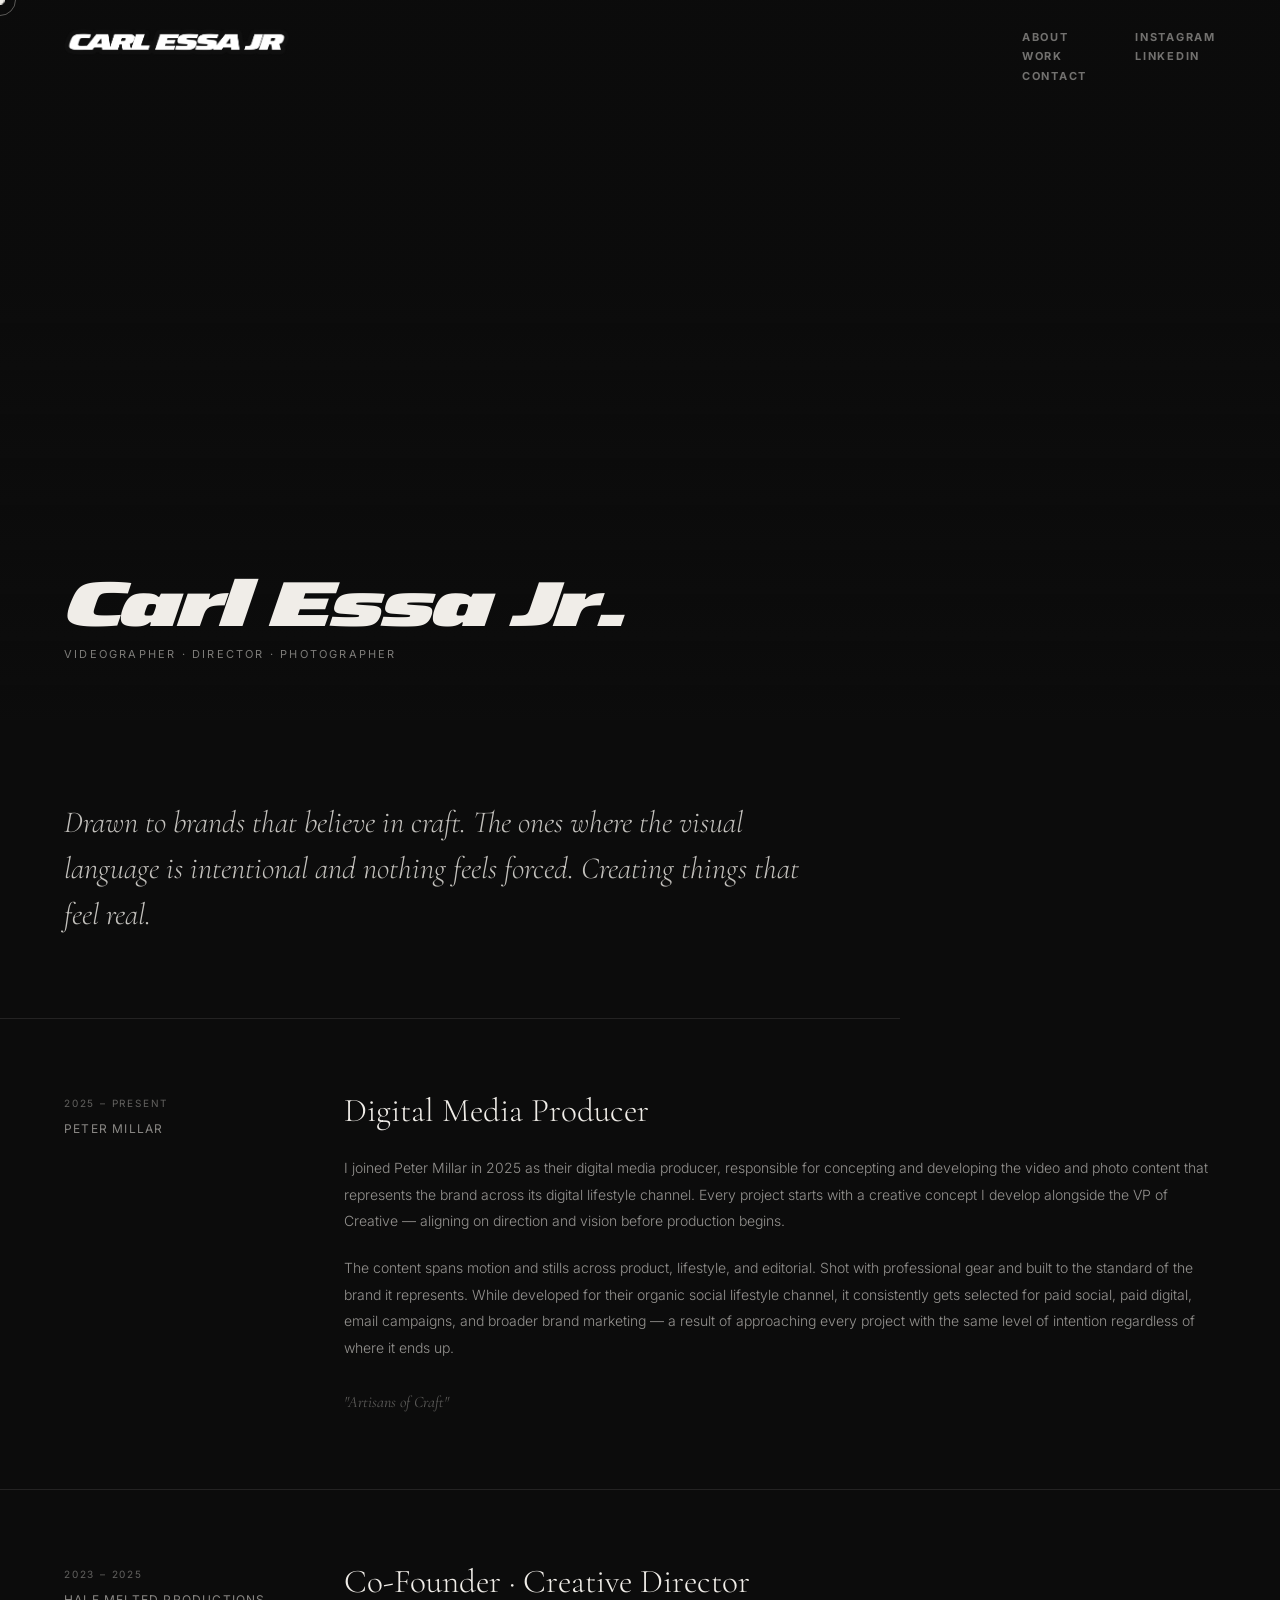
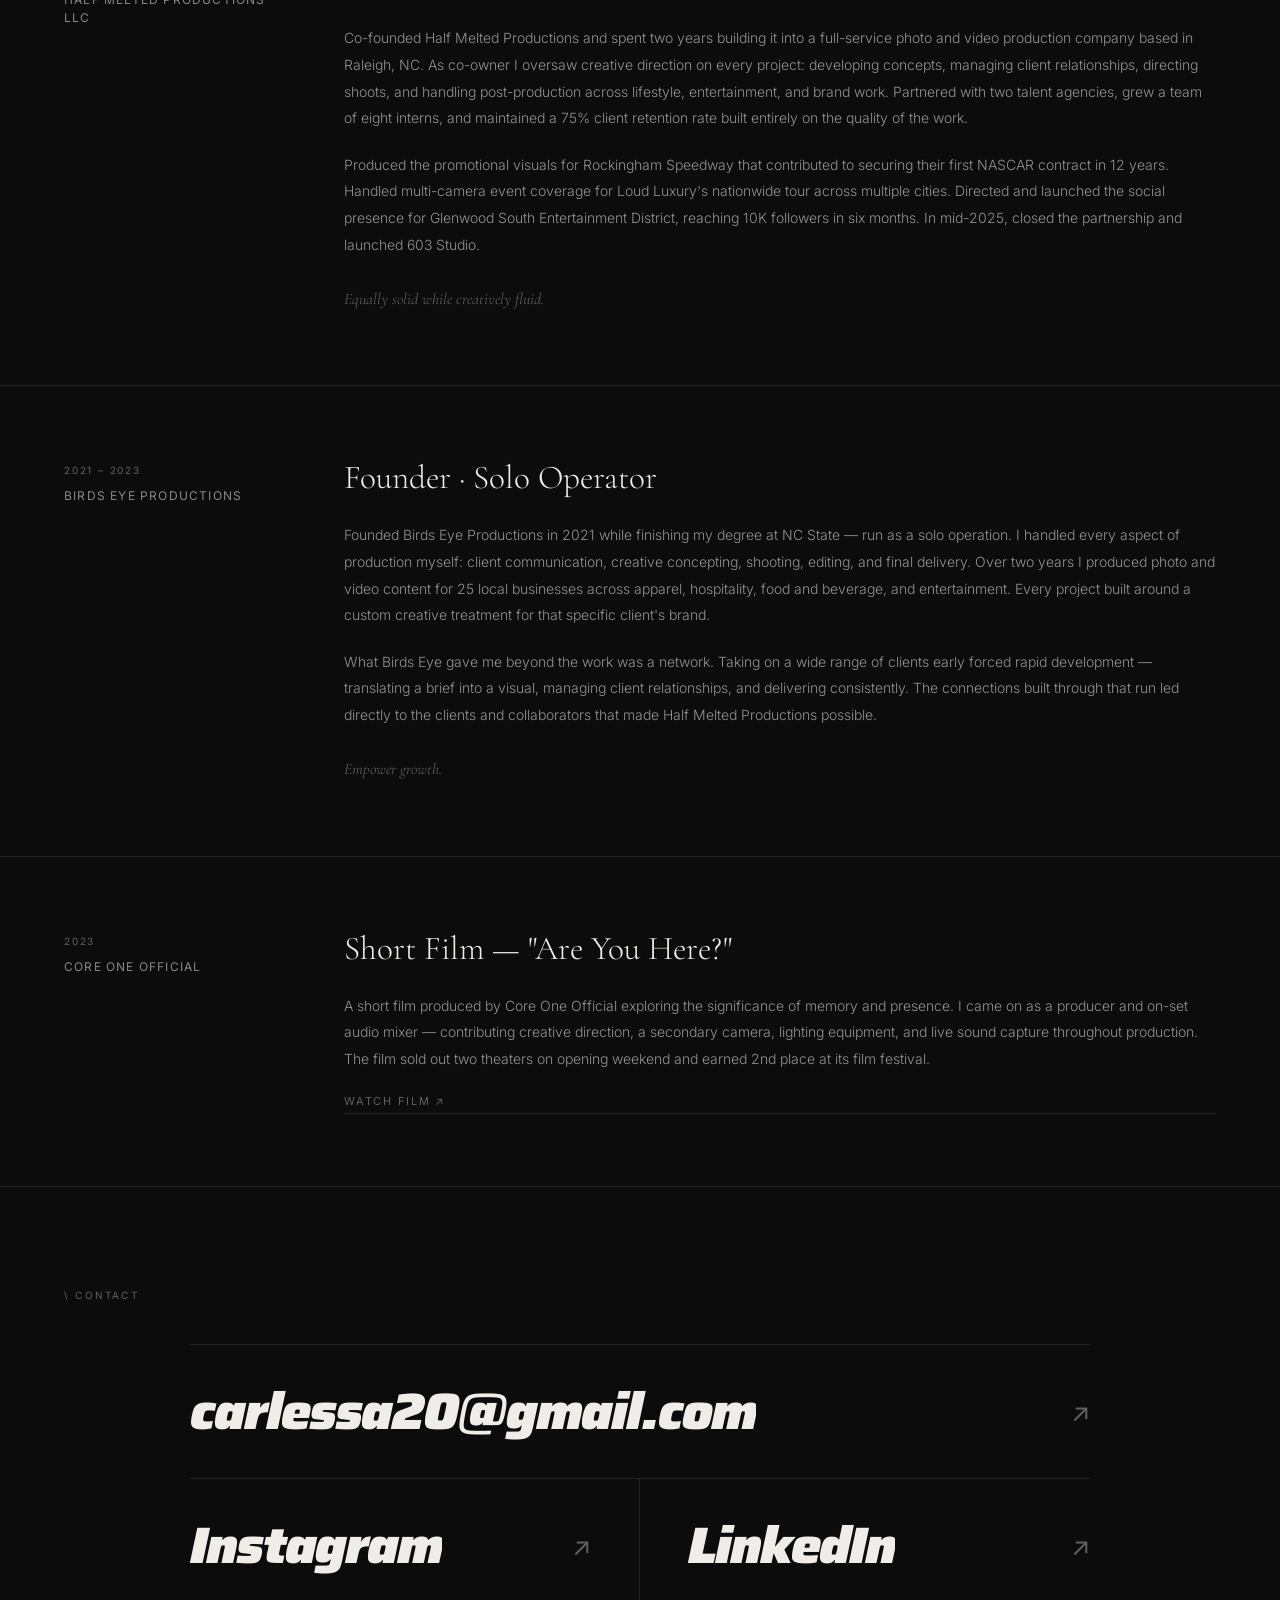
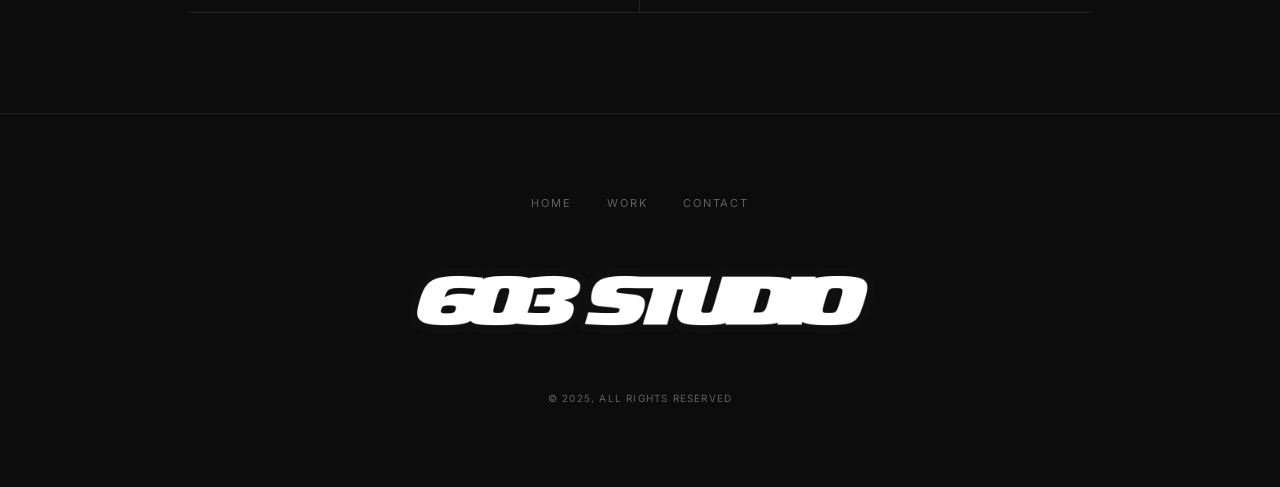
==== commit 413bc384: "new updates new updates" ====
--- a/about.html
+++ b/about.html
@@ -56,7 +56,7 @@
     <!-- ── HERO PHOTO ── -->
     <section class="ab-hero">
       <div class="ab-hero-img">
-        <img src="images/About page cover photo.jpg" alt="Carl Essa Jr" />
+        <iframe src="https://player.vimeo.com/video/1208973968?autoplay=1&loop=1&muted=1&background=1&playsinline=1" frameborder="0" allow="autoplay; fullscreen" allowfullscreen></iframe>
       </div>
       <div class="ab-hero-overlay"></div>
       <div class="ab-hero-content reveal">
--- a/css/style.css
+++ b/css/style.css
@@ -569,9 +569,18 @@
   opacity: 1;
 }
 
-.wi-bg video {
-  width: 100%;
-  height: 100%;
+.wi-bg video,
+.wi-bg iframe {
+  position: absolute;
+  top: 50%;
+  left: 50%;
+  width: 100%;
+  height: 56.25vw;
+  min-height: 100%;
+  min-width: 177.78vh;
+  transform: translate(-50%, -50%);
+  border: 0;
+  pointer-events: none;
   object-fit: cover;
   display: block;
 }
@@ -1109,7 +1118,7 @@
 
 .work-card {
   position: relative;
-  aspect-ratio: 16/10;
+  aspect-ratio: 16/9;
   overflow: hidden;
   display: block;
   border: 1px solid rgba(240,237,232,0.06);
@@ -1119,6 +1128,7 @@
 .wc-bg {
   position: absolute;
   inset: 0;
+  overflow: hidden;
 }
 
 .wc-bg video,
@@ -1127,6 +1137,15 @@
   height: 100%;
   object-fit: cover;
   transition: transform .8s cubic-bezier(.16,1,.3,1);
+}
+
+.wc-bg iframe {
+  position: absolute;
+  inset: 0;
+  width: 100%;
+  height: 100%;
+  border: 0;
+  pointer-events: none;
 }
 
 .work-card:hover .wc-bg video,
@@ -1248,6 +1267,19 @@
   display: block;
 }
 
+.ph-bg iframe {
+  position: absolute;
+  top: 50%;
+  left: 50%;
+  width: 177.78vh;
+  height: 56.25vw;
+  min-width: 100%;
+  min-height: 100%;
+  transform: translate(-50%, -50%);
+  border: 0;
+  pointer-events: none;
+}
+
 .ph-bg-placeholder {
   width: 100%; height: 100%;
   display: flex;
@@ -1494,6 +1526,7 @@
 /* Video block — reusable, stack as many as needed */
 .ps-video {
   margin-bottom: 2px;
+  position: relative;
 }
 
 .ps-video iframe,
@@ -1503,6 +1536,48 @@
   aspect-ratio: 16/9;
   display: block;
   background: #111;
+  pointer-events: none;
+}
+
+/* Volume toggle button */
+.vol-btn {
+  position: absolute;
+  bottom: 14px;
+  right: 14px;
+  width: 34px;
+  height: 34px;
+  border-radius: 50%;
+  border: 1px solid rgba(240,237,232,0.25);
+  background: rgba(12,12,12,0.65);
+  backdrop-filter: blur(6px);
+  color: var(--text);
+  display: flex;
+  align-items: center;
+  justify-content: center;
+  cursor: none;
+  opacity: 0;
+  pointer-events: none;
+  transition: opacity 0.25s ease, transform 0.25s ease;
+  z-index: 10;
+}
+.vol-btn svg {
+  width: 15px;
+  height: 15px;
+  display: block;
+  pointer-events: none;
+}
+.vol-btn .vol-on { display: none; }
+.vol-btn .vol-off { display: block; }
+.vol-btn.unmuted .vol-on { display: block; }
+.vol-btn.unmuted .vol-off { display: none; }
+
+.ps-block:hover .vol-btn {
+  opacity: 1;
+  pointer-events: auto;
+}
+.vol-btn:hover {
+  background: rgba(240,237,232,0.15);
+  transform: scale(1.1);
 }
 
 /* Mixed video layout: 1 vertical left + square(s) right */
@@ -1524,6 +1599,7 @@
   aspect-ratio: 9/16;
   width: 100%;
   height: auto;
+  pointer-events: none;
 }
 
 /* Side-by-side: overview left, videos right */
@@ -1567,6 +1643,7 @@
   overflow: hidden;
   background: #111;
   aspect-ratio: 9/16;
+  position: relative;
 }
 
 .ps-video-left video,
@@ -1575,6 +1652,7 @@
   height: 100%;
   object-fit: cover;
   display: block;
+  pointer-events: none;
 }
 
 .ps-video-right {
@@ -1587,6 +1665,7 @@
   overflow: hidden;
   background: #111;
   aspect-ratio: 1/1;
+  position: relative;
 }
 
 .ps-video-sq video,
@@ -1595,6 +1674,7 @@
   height: 100%;
   object-fit: cover;
   display: block;
+  pointer-events: none;
 }
 
 /* Description row */
@@ -1651,6 +1731,52 @@
 .ps-img .pg-placeholder {
   width: 100%; height: 100%;
 }
+
+/* Three-column video trio */
+.ps-video-trio {
+  display: grid;
+  grid-template-columns: 1fr 1fr 1fr;
+  gap: 2px;
+  flex: 1;
+}
+
+.ps-video-trio .ps-video {
+  margin-bottom: 0;
+}
+
+/* Portrait videos inside trio — override 16:9 default */
+.ps-video-trio .ps-video video,
+.ps-video-trio .ps-video iframe {
+  aspect-ratio: 9/16;
+  object-fit: cover;
+}
+
+/* Photo gallery — true masonry via column-count */
+.ps-masonry {
+  column-count: 4;
+  column-gap: 3px;
+  margin-top: 3px;
+  width: 100%;
+}
+
+.ps-masonry .ps-img {
+  break-inside: avoid;
+  display: inline-block;
+  width: 100%;
+  margin-bottom: 3px;
+  overflow: hidden;
+  background: #111;
+  aspect-ratio: unset;
+}
+
+.ps-masonry .ps-img img {
+  width: 100%;
+  height: auto;
+  display: block;
+  transition: filter 0.4s ease;
+}
+
+.ps-masonry .ps-img:hover img { filter: brightness(1.12); }
 
 /* ================================
    ABOUT PAGE
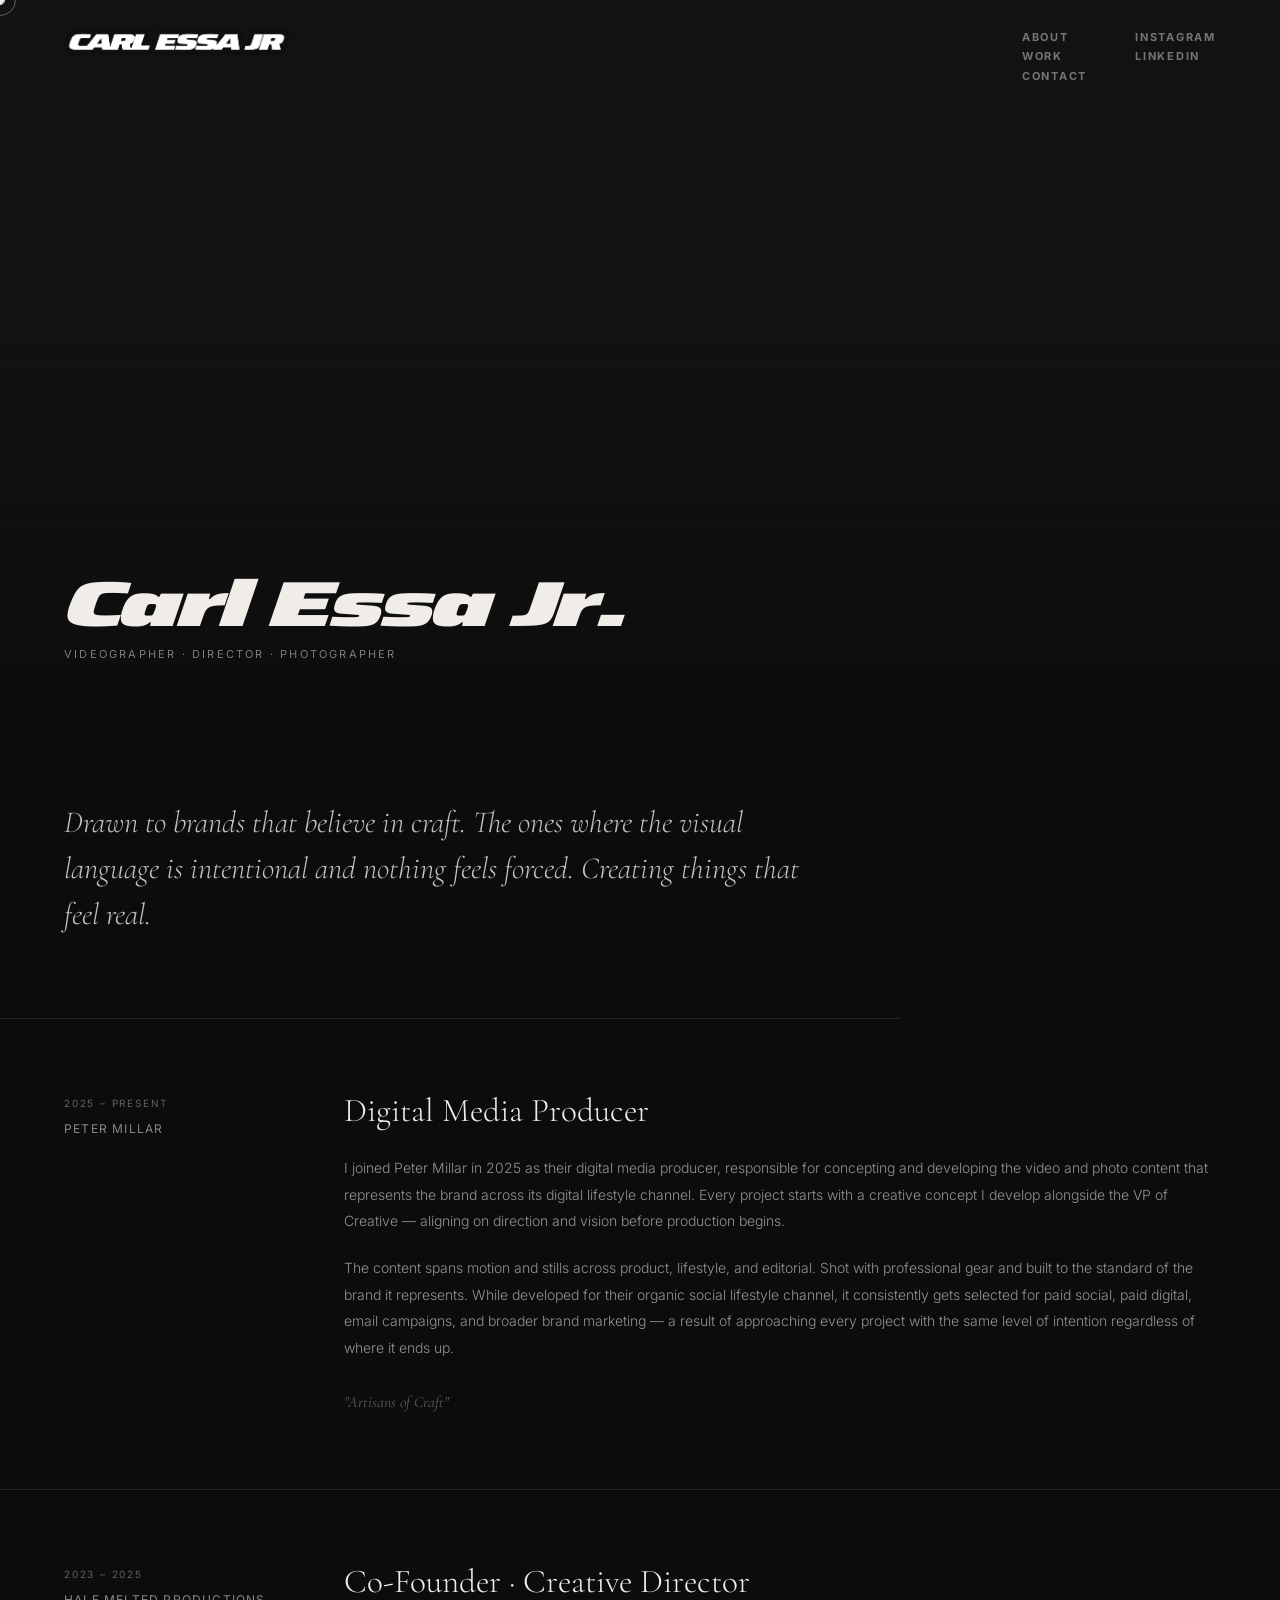
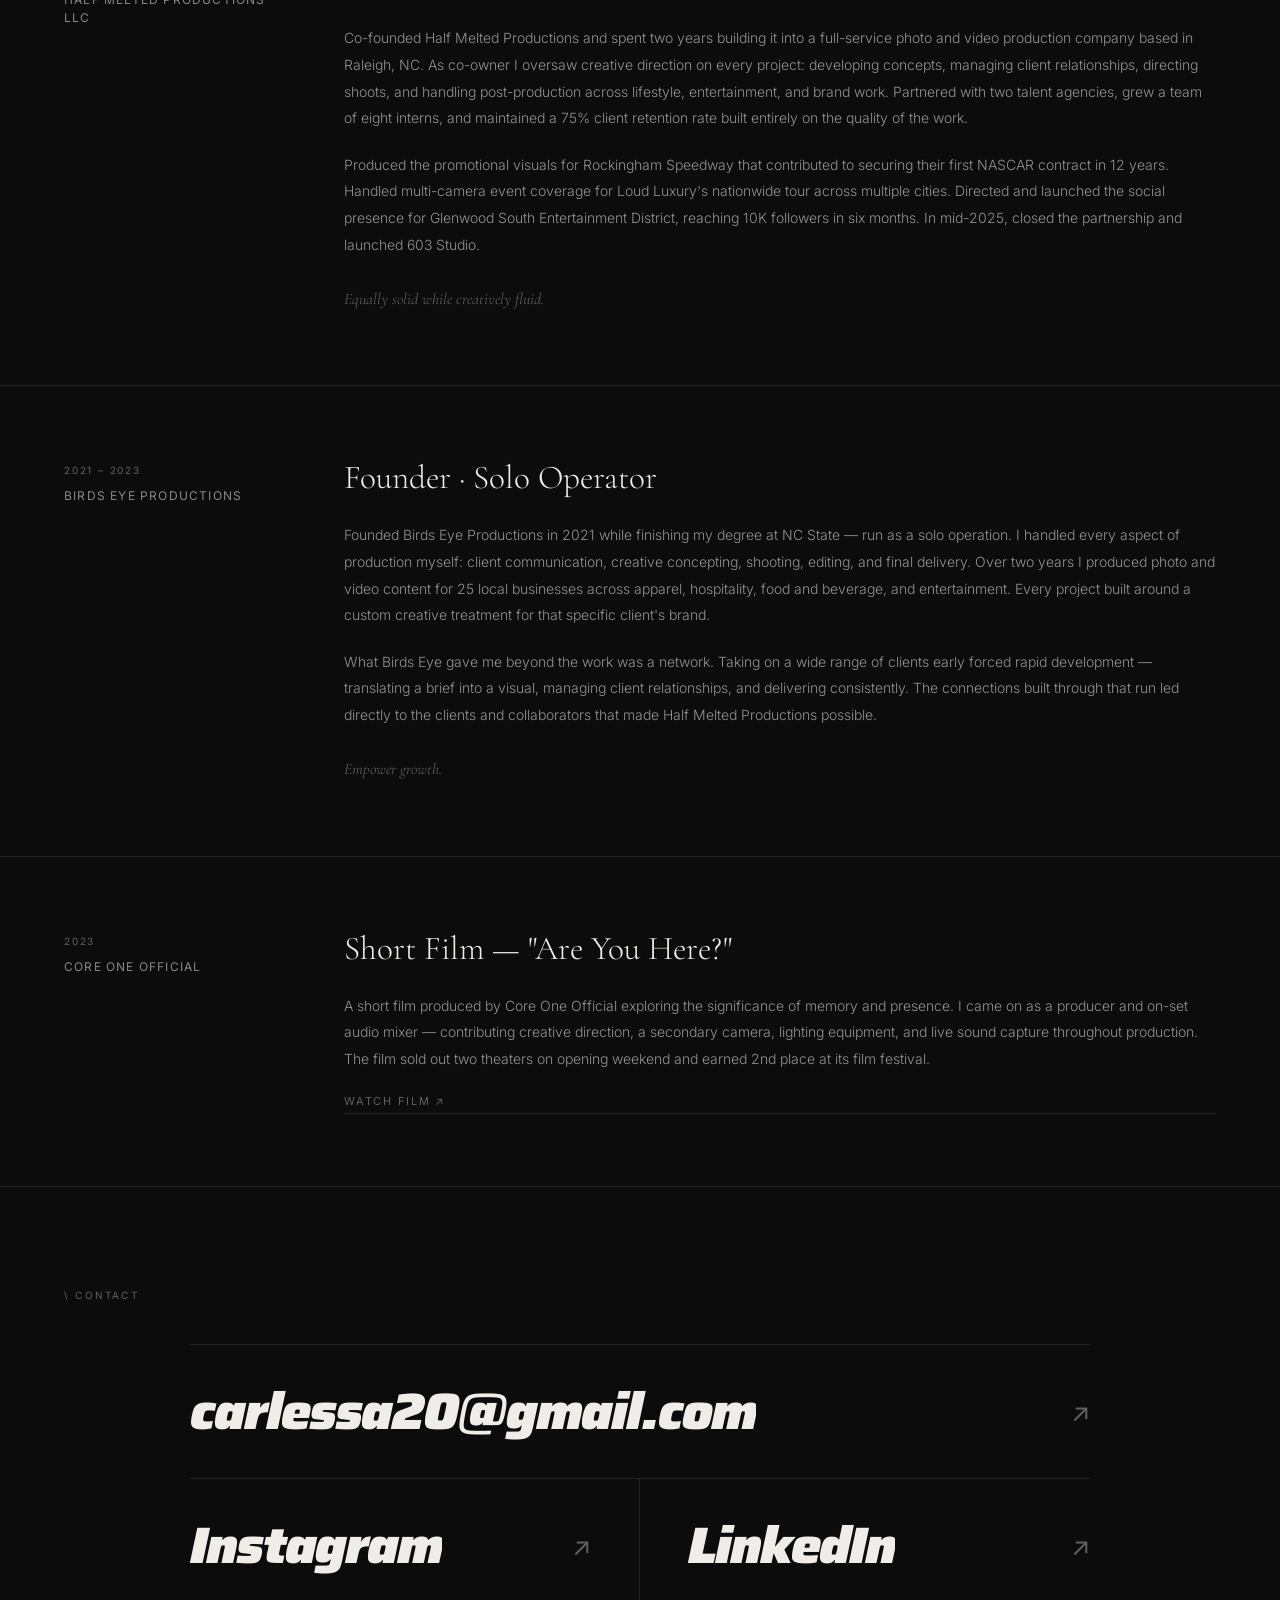
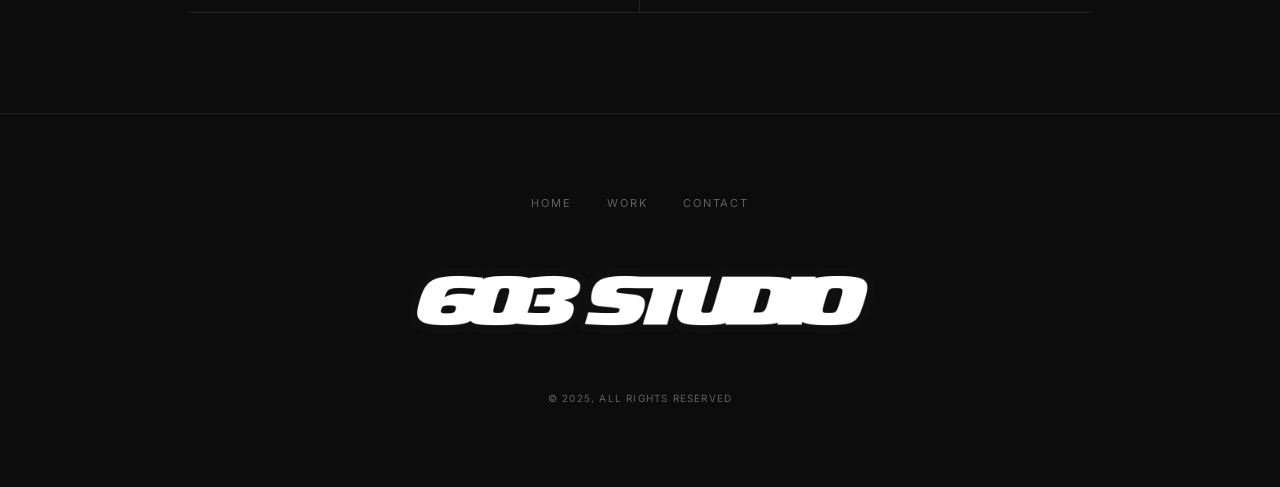
==== commit a526e15f: "abttt" ====
--- a/about.html
+++ b/about.html
@@ -55,7 +55,7 @@
 
     <!-- ── HERO PHOTO ── -->
     <section class="ab-hero">
-      <div class="ab-hero-img">
+      <div class="ph-bg">
         <iframe src="https://player.vimeo.com/video/1208973968?autoplay=1&loop=1&muted=1&background=1&playsinline=1" frameborder="0" allow="autoplay; fullscreen" allowfullscreen></iframe>
       </div>
       <div class="ab-hero-overlay"></div>
--- a/css/style.css
+++ b/css/style.css
@@ -46,8 +46,10 @@
   background: var(--bg);
   z-index: 9999;
   display: flex;
+  flex-direction: column;
   align-items: center;
   justify-content: center;
+  gap: 20px;
   transition: opacity 0.7s ease, visibility 0.7s ease;
 }
 
@@ -56,6 +58,21 @@
 .loader-logo {
   width: clamp(160px, 30vw, 320px);
   height: auto;
+}
+
+.loader::after {
+  content: '';
+  display: block;
+  width: 20px;
+  height: 20px;
+  border: 1.5px solid rgba(240, 237, 232, 0.15);
+  border-top-color: rgba(240, 237, 232, 0.7);
+  border-radius: 50%;
+  animation: loader-spin 0.75s linear infinite;
+}
+
+@keyframes loader-spin {
+  to { transform: rotate(360deg); }
 }
 
 /* ================================
@@ -1141,12 +1158,24 @@
 
 .wc-bg iframe {
   position: absolute;
-  inset: 0;
-  width: 100%;
-  height: 100%;
+  top: 50%;
+  left: 50%;
+  width: 177.78vh;
+  height: 56.25vw;
+  min-width: 100%;
+  min-height: 100%;
+  transform: translate(-50%, -50%);
   border: 0;
   pointer-events: none;
 }
+
+/* Portrait video card backgrounds (9:16 video in landscape card) */
+.wc-bg.wc-bg--portrait,
+.wi-bg.wi-bg--portrait {
+  overflow: hidden;
+}
+
+/* Portrait iframe sizing is handled by JS (resizePortraitBgs in main.js) */
 
 .work-card:hover .wc-bg video,
 .work-card:hover .wc-bg img { transform: scale(1.04); }
@@ -1258,6 +1287,7 @@
   inset: 0;
   background: #141414;
   z-index: 0;
+  overflow: hidden;
 }
 
 .ph-bg img,
@@ -1797,6 +1827,7 @@
 .ab-hero-img {
   position: absolute;
   inset: 0;
+  overflow: hidden;
 }
 
 .ab-hero-img img {
@@ -1804,6 +1835,19 @@
   object-fit: cover;
   object-position: top center;
   display: block;
+}
+
+.ab-hero-img iframe {
+  position: absolute;
+  top: 50%;
+  left: 50%;
+  width: 177.78vh;
+  height: 56.25vw;
+  min-width: 100%;
+  min-height: 100%;
+  transform: translate(-50%, -50%);
+  border: 0;
+  pointer-events: none;
 }
 
 .ab-hero-placeholder {
